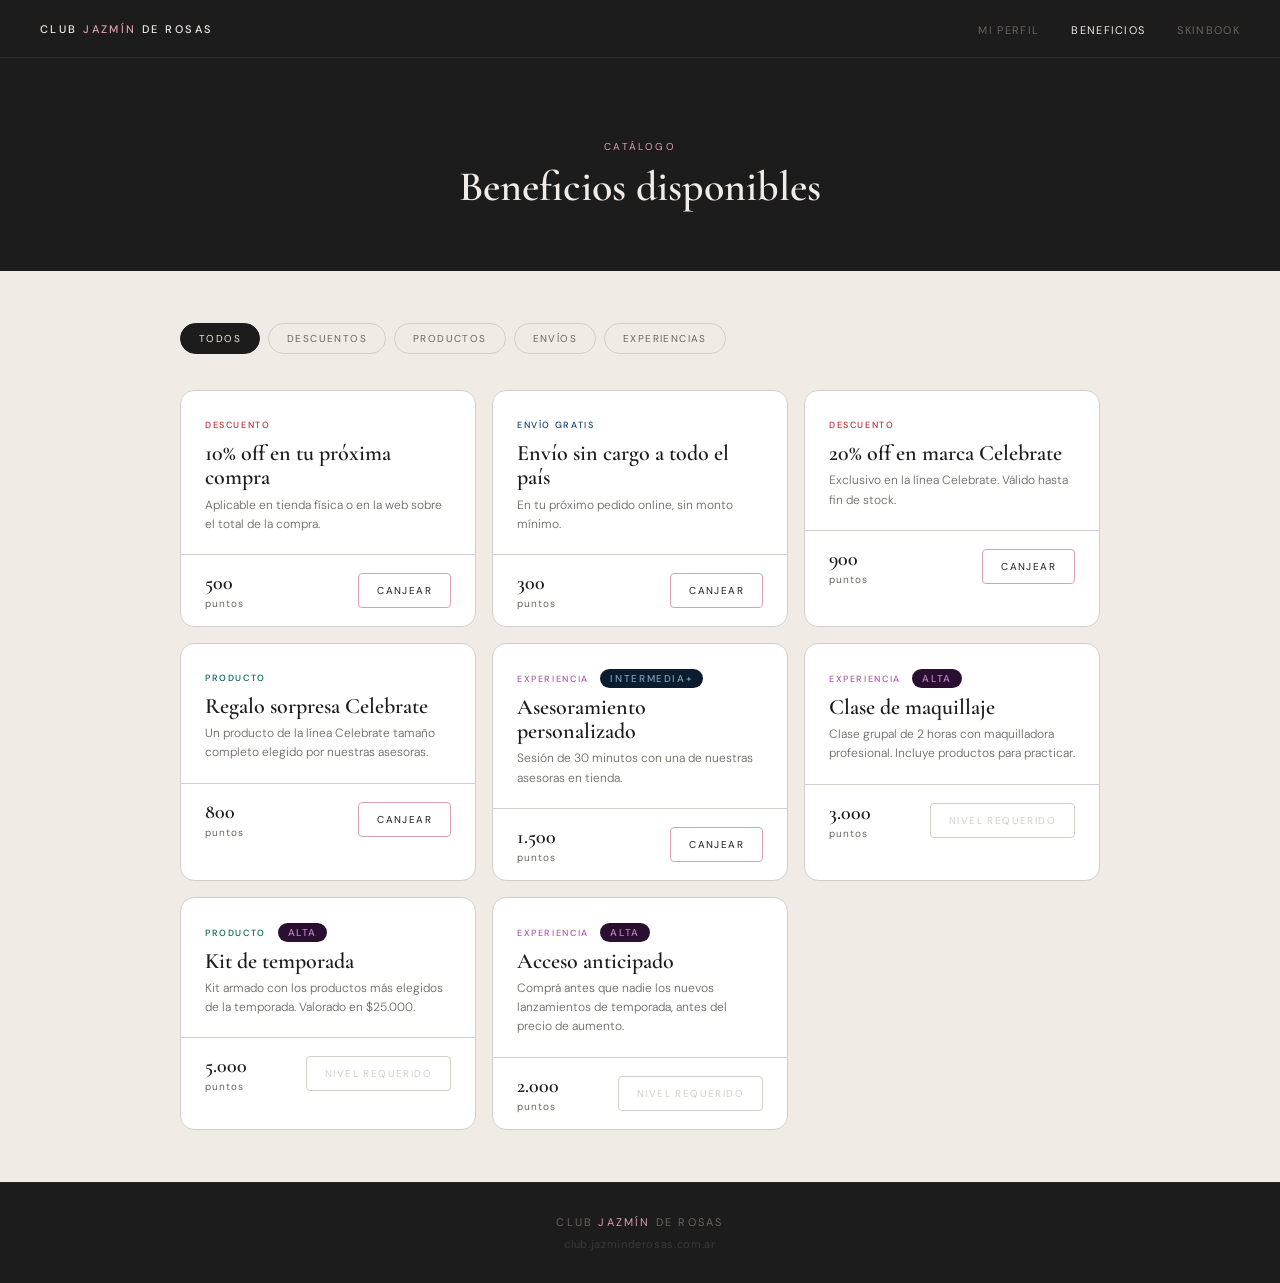
==== club-jazmin/pages/beneficios.html @ b937d1f2 "Add files via upload" ====
<!DOCTYPE html>
<html lang="es">
<head>
  <meta charset="UTF-8"/>
  <meta name="viewport" content="width=device-width, initial-scale=1.0"/>
  <title>Beneficios — Club Jazmín</title>
  <link rel="stylesheet" href="../css/style.css"/>
  <style>
    .beneficios-header {
      background: var(--grafito);
      padding: 140px 40px 60px;
      text-align: center;
    }
    .beneficios-header .section-label { color: var(--rosa); }
    .beneficios-header .section-title { color: var(--tiza); margin-bottom: 0; }

    .beneficios-content { padding: 52px 40px; max-width: 1000px; margin: 0 auto; }

    .filtros {
      display: flex;
      gap: 8px;
      margin-bottom: 36px;
      flex-wrap: wrap;
    }
    .filtro-btn {
      font-family: var(--font-body);
      font-size: 10px;
      letter-spacing: 0.14em;
      text-transform: uppercase;
      padding: 8px 18px;
      border-radius: 20px;
      border: 1px solid var(--borde);
      background: transparent;
      color: var(--vison);
      cursor: pointer;
      transition: var(--transition);
    }
    .filtro-btn.active,
    .filtro-btn:hover {
      background: var(--grafito);
      border-color: var(--grafito);
      color: var(--tiza);
    }

    .beneficios-grid {
      display: grid;
      grid-template-columns: repeat(auto-fill, minmax(240px, 1fr));
      gap: 16px;
    }

    .ben-card {
      background: var(--blanco);
      border: 0.5px solid var(--borde);
      border-radius: 14px;
      overflow: hidden;
      transition: var(--transition);
    }
    .ben-card:hover { transform: translateY(-4px); box-shadow: 0 12px 40px rgba(28,28,28,0.08); }

    .ben-card-top {
      padding: 28px 24px 20px;
      border-bottom: 0.5px solid var(--borde);
    }
    .ben-tipo {
      font-size: 9px;
      letter-spacing: 0.18em;
      text-transform: uppercase;
      margin-bottom: 10px;
      font-weight: 500;
    }
    .ben-tipo.descuento { color: var(--rojo); }
    .ben-tipo.producto { color: var(--esmeralda); }
    .ben-tipo.envio { color: var(--azul); }
    .ben-tipo.experiencia { color: var(--malva); }

    .ben-nombre {
      font-family: var(--font-display);
      font-size: 22px;
      font-weight: 600;
      margin-bottom: 6px;
      line-height: 1.1;
    }
    .ben-desc {
      font-size: 12px;
      font-weight: 300;
      color: var(--vison);
      line-height: 1.6;
    }

    .ben-card-bottom {
      padding: 16px 24px;
      display: flex;
      align-items: center;
      justify-content: space-between;
    }
    .ben-pts {
      font-family: var(--font-display);
      font-size: 20px;
      font-weight: 600;
    }
    .ben-pts span {
      font-family: var(--font-body);
      font-size: 10px;
      letter-spacing: 0.1em;
      color: var(--vison);
      font-weight: 400;
      display: block;
      margin-top: 2px;
    }
    .ben-cta {
      font-family: var(--font-body);
      font-size: 10px;
      letter-spacing: 0.14em;
      text-transform: uppercase;
      padding: 10px 18px;
      border-radius: 4px;
      border: 1px solid;
      cursor: pointer;
      transition: var(--transition);
      background: transparent;
    }
    .ben-cta.disponible {
      border-color: var(--rosa);
      color: var(--grafito);
    }
    .ben-cta.disponible:hover { background: var(--rosa); }
    .ben-cta.bloqueado {
      border-color: var(--borde);
      color: var(--borde);
      cursor: not-allowed;
    }

    .nivel-req {
      font-size: 10px;
      padding: 3px 10px;
      border-radius: 20px;
      margin-left: 8px;
    }
    .nivel-req.alta { background: #2a1030; color: #c07fc6; }
    .nivel-req.inter { background: #0a1c2e; color: #789fbb; }

    @media (max-width: 768px) {
      .beneficios-header { padding: 120px 20px 48px; }
      .beneficios-content { padding: 36px 20px; }
    }
  </style>
</head>
<body>

  <nav class="nav">
    <a href="../index.html" class="nav-logo">CLUB <em>JAZMÍN</em> DE ROSAS</a>
    <ul class="nav-links">
      <li><a href="perfil.html">Mi perfil</a></li>
      <li><a href="beneficios.html" style="color:var(--tiza)">Beneficios</a></li>
      <li><a href="skinbook.html">Skinbook</a></li>
    </ul>
    <button class="nav-hamburger" id="hamburger" aria-label="Menú">
      <span></span><span></span><span></span>
    </button>
  </nav>

  <div class="nav-mobile" id="mobileMenu">
    <button class="nav-mobile-close" id="mobileClose">✕</button>
    <a href="../index.html">Inicio</a>
    <a href="perfil.html">Mi perfil</a>
    <a href="beneficios.html">Beneficios</a>
    <a href="skinbook.html">Skinbook</a>
  </div>

  <div class="beneficios-header">
    <p class="section-label">Catálogo</p>
    <h1 class="section-title">Beneficios disponibles</h1>
  </div>

  <div class="beneficios-content">
    <div class="filtros">
      <button class="filtro-btn active">Todos</button>
      <button class="filtro-btn">Descuentos</button>
      <button class="filtro-btn">Productos</button>
      <button class="filtro-btn">Envíos</button>
      <button class="filtro-btn">Experiencias</button>
    </div>

    <div class="beneficios-grid">
      <div class="ben-card">
        <div class="ben-card-top">
          <p class="ben-tipo descuento">Descuento</p>
          <h3 class="ben-nombre">10% off en tu próxima compra</h3>
          <p class="ben-desc">Aplicable en tienda física o en la web sobre el total de la compra.</p>
        </div>
        <div class="ben-card-bottom">
          <div class="ben-pts">500 <span>puntos</span></div>
          <button class="ben-cta disponible">Canjear</button>
        </div>
      </div>

      <div class="ben-card">
        <div class="ben-card-top">
          <p class="ben-tipo envio">Envío gratis</p>
          <h3 class="ben-nombre">Envío sin cargo a todo el país</h3>
          <p class="ben-desc">En tu próximo pedido online, sin monto mínimo.</p>
        </div>
        <div class="ben-card-bottom">
          <div class="ben-pts">300 <span>puntos</span></div>
          <button class="ben-cta disponible">Canjear</button>
        </div>
      </div>

      <div class="ben-card">
        <div class="ben-card-top">
          <p class="ben-tipo descuento">Descuento</p>
          <h3 class="ben-nombre">20% off en marca Celebrate</h3>
          <p class="ben-desc">Exclusivo en la línea Celebrate. Válido hasta fin de stock.</p>
        </div>
        <div class="ben-card-bottom">
          <div class="ben-pts">900 <span>puntos</span></div>
          <button class="ben-cta disponible">Canjear</button>
        </div>
      </div>

      <div class="ben-card">
        <div class="ben-card-top">
          <p class="ben-tipo producto">Producto</p>
          <h3 class="ben-nombre">Regalo sorpresa Celebrate</h3>
          <p class="ben-desc">Un producto de la línea Celebrate tamaño completo elegido por nuestras asesoras.</p>
        </div>
        <div class="ben-card-bottom">
          <div class="ben-pts">800 <span>puntos</span></div>
          <button class="ben-cta disponible">Canjear</button>
        </div>
      </div>

      <div class="ben-card">
        <div class="ben-card-top">
          <p class="ben-tipo experiencia">Experiencia <span class="nivel-req inter">Intermedia+</span></p>
          <h3 class="ben-nombre">Asesoramiento personalizado</h3>
          <p class="ben-desc">Sesión de 30 minutos con una de nuestras asesoras en tienda.</p>
        </div>
        <div class="ben-card-bottom">
          <div class="ben-pts">1.500 <span>puntos</span></div>
          <button class="ben-cta disponible">Canjear</button>
        </div>
      </div>

      <div class="ben-card">
        <div class="ben-card-top">
          <p class="ben-tipo experiencia">Experiencia <span class="nivel-req alta">Alta</span></p>
          <h3 class="ben-nombre">Clase de maquillaje</h3>
          <p class="ben-desc">Clase grupal de 2 horas con maquilladora profesional. Incluye productos para practicar.</p>
        </div>
        <div class="ben-card-bottom">
          <div class="ben-pts">3.000 <span>puntos</span></div>
          <button class="ben-cta bloqueado">Nivel requerido</button>
        </div>
      </div>

      <div class="ben-card">
        <div class="ben-card-top">
          <p class="ben-tipo producto">Producto <span class="nivel-req alta">Alta</span></p>
          <h3 class="ben-nombre">Kit de temporada</h3>
          <p class="ben-desc">Kit armado con los productos más elegidos de la temporada. Valorado en $25.000.</p>
        </div>
        <div class="ben-card-bottom">
          <div class="ben-pts">5.000 <span>puntos</span></div>
          <button class="ben-cta bloqueado">Nivel requerido</button>
        </div>
      </div>

      <div class="ben-card">
        <div class="ben-card-top">
          <p class="ben-tipo experiencia">Experiencia <span class="nivel-req alta">Alta</span></p>
          <h3 class="ben-nombre">Acceso anticipado</h3>
          <p class="ben-desc">Comprá antes que nadie los nuevos lanzamientos de temporada, antes del precio de aumento.</p>
        </div>
        <div class="ben-card-bottom">
          <div class="ben-pts">2.000 <span>puntos</span></div>
          <button class="ben-cta bloqueado">Nivel requerido</button>
        </div>
      </div>
    </div>
  </div>

  <footer>
    <p class="footer-logo">CLUB <em>JAZMÍN</em> DE ROSAS</p>
    <p class="footer-sub">club.jazminderosas.com.ar</p>
  </footer>

  <script src="../js/main.js"></script>
  <script>
    document.querySelectorAll('.filtro-btn').forEach(btn => {
      btn.addEventListener('click', () => {
        document.querySelectorAll('.filtro-btn').forEach(b => b.classList.remove('active'));
        btn.classList.add('active');
      });
    });
  </script>
</body>
</html>
---- club-jazmin/css/style.css ----
@import url('https://fonts.googleapis.com/css2?family=Cormorant+Garamond:ital,wght@0,300;0,400;0,600;0,700;1,300;1,400&family=DM+Sans:wght@300;400;500&display=swap');

:root {
  --grafito: #1c1c1c;
  --vison: #6a645f;
  --tiza: #f1ebe6;
  --rosa: #df9fb1;
  --malva: #a95aaf;
  --azul: #124169;
  --celeste: #789fbb;
  --amarillo: #e8c021;
  --esmeralda: #026359;
  --rojo: #c52c2e;
  --blanco: #ffffff;
  --borde: #d4cec9;
  --font-display: 'Cormorant Garamond', Georgia, serif;
  --font-body: 'DM Sans', system-ui, sans-serif;
  --transition: 0.3s cubic-bezier(0.4, 0, 0.2, 1);
}

*, *::before, *::after { box-sizing: border-box; margin: 0; padding: 0; }

html { scroll-behavior: smooth; font-size: 16px; }

body {
  font-family: var(--font-body);
  background: var(--tiza);
  color: var(--grafito);
  -webkit-font-smoothing: antialiased;
  overflow-x: hidden;
}

/* ── NAVEGACIÓN ── */
.nav {
  position: fixed;
  top: 0; left: 0; right: 0;
  z-index: 100;
  background: var(--grafito);
  padding: 18px 40px;
  display: flex;
  align-items: center;
  justify-content: space-between;
  border-bottom: 1px solid rgba(241,235,230,0.08);
}

.nav-logo {
  font-family: var(--font-body);
  font-size: 11px;
  font-weight: 500;
  letter-spacing: 0.22em;
  color: var(--tiza);
  text-decoration: none;
  text-transform: uppercase;
}
.nav-logo em { color: var(--rosa); font-style: normal; }

.nav-links {
  display: flex;
  gap: 32px;
  list-style: none;
}
.nav-links a {
  font-family: var(--font-body);
  font-size: 11px;
  letter-spacing: 0.12em;
  color: var(--vison);
  text-decoration: none;
  text-transform: uppercase;
  transition: color var(--transition);
}
.nav-links a:hover { color: var(--tiza); }

.nav-hamburger {
  display: none;
  flex-direction: column;
  gap: 5px;
  cursor: pointer;
  background: none;
  border: none;
  padding: 4px;
}
.nav-hamburger span {
  display: block;
  width: 22px;
  height: 1px;
  background: var(--tiza);
  transition: var(--transition);
}

/* ── HERO ── */
.hero {
  min-height: 100vh;
  background: var(--grafito);
  display: flex;
  flex-direction: column;
  align-items: center;
  justify-content: center;
  text-align: center;
  padding: 120px 40px 80px;
  position: relative;
  overflow: hidden;
}

.hero-sparkle {
  position: absolute;
  top: 100px;
  right: 80px;
  width: 28px;
  height: 28px;
  opacity: 0.7;
  animation: sparkle-pulse 3s ease-in-out infinite;
}
.hero-sparkle-2 {
  position: absolute;
  bottom: 140px;
  left: 60px;
  width: 18px;
  height: 18px;
  opacity: 0.4;
  animation: sparkle-pulse 3s ease-in-out infinite 1.5s;
}

@keyframes sparkle-pulse {
  0%, 100% { opacity: 0.4; transform: scale(1) rotate(0deg); }
  50% { opacity: 1; transform: scale(1.2) rotate(15deg); }
}

.hero-diamond {
  width: 100px;
  height: 90px;
  margin-bottom: 32px;
  animation: diamond-float 4s ease-in-out infinite;
}
@keyframes diamond-float {
  0%, 100% { transform: translateY(0); }
  50% { transform: translateY(-8px); }
}

.hero-eyebrow {
  font-family: var(--font-body);
  font-size: 10px;
  letter-spacing: 0.28em;
  color: var(--rosa);
  text-transform: uppercase;
  margin-bottom: 16px;
  opacity: 0;
  animation: fade-up 0.8s ease forwards 0.3s;
}

.hero-title {
  font-family: var(--font-display);
  font-size: clamp(56px, 10vw, 96px);
  font-weight: 700;
  color: var(--tiza);
  line-height: 0.95;
  letter-spacing: 0.04em;
  margin-bottom: 24px;
  opacity: 0;
  animation: fade-up 0.8s ease forwards 0.5s;
}
.hero-title em {
  font-style: normal;
  color: var(--rosa);
  display: block;
}

.hero-sub {
  font-family: var(--font-body);
  font-size: 14px;
  font-weight: 300;
  color: var(--vison);
  line-height: 1.7;
  max-width: 420px;
  margin-bottom: 40px;
  opacity: 0;
  animation: fade-up 0.8s ease forwards 0.7s;
}

.hero-ctas {
  display: flex;
  gap: 12px;
  flex-wrap: wrap;
  justify-content: center;
  opacity: 0;
  animation: fade-up 0.8s ease forwards 0.9s;
}

@keyframes fade-up {
  from { opacity: 0; transform: translateY(20px); }
  to { opacity: 1; transform: translateY(0); }
}

/* ── BOTONES ── */
.btn {
  font-family: var(--font-body);
  font-size: 10px;
  font-weight: 500;
  letter-spacing: 0.18em;
  text-transform: uppercase;
  padding: 14px 32px;
  border-radius: 2px;
  cursor: pointer;
  text-decoration: none;
  transition: var(--transition);
  display: inline-block;
}
.btn-primary {
  background: var(--rosa);
  color: var(--grafito);
  border: 1px solid var(--rosa);
}
.btn-primary:hover {
  background: #e8b5c8;
  border-color: #e8b5c8;
  transform: translateY(-1px);
}
.btn-ghost {
  background: transparent;
  color: var(--vison);
  border: 1px solid var(--vison);
}
.btn-ghost:hover {
  border-color: var(--tiza);
  color: var(--tiza);
  transform: translateY(-1px);
}
.btn-dark {
  background: var(--grafito);
  color: var(--tiza);
  border: 1px solid var(--grafito);
  width: 100%;
  text-align: center;
  padding: 16px;
  font-size: 11px;
}
.btn-dark:hover {
  background: #2e2e2e;
}

/* ── SECCIONES ── */
section { padding: 88px 40px; }

.section-label {
  font-family: var(--font-body);
  font-size: 10px;
  letter-spacing: 0.24em;
  text-transform: uppercase;
  color: var(--vison);
  text-align: center;
  margin-bottom: 10px;
}

.section-title {
  font-family: var(--font-display);
  font-size: clamp(28px, 4vw, 42px);
  font-weight: 600;
  text-align: center;
  margin-bottom: 52px;
  line-height: 1.15;
  color: var(--grafito);
}

/* ── BENEFICIOS ── */
.benefits-grid {
  display: grid;
  grid-template-columns: repeat(3, 1fr);
  gap: 16px;
  max-width: 860px;
  margin: 0 auto;
}

.benefit-card {
  background: var(--blanco);
  border: 0.5px solid var(--borde);
  border-radius: 12px;
  padding: 32px 24px;
  text-align: center;
  transition: var(--transition);
}
.benefit-card:hover {
  transform: translateY(-4px);
  box-shadow: 0 12px 40px rgba(28,28,28,0.08);
}

.benefit-icon {
  width: 48px;
  height: 48px;
  border-radius: 50%;
  margin: 0 auto 16px;
  display: flex;
  align-items: center;
  justify-content: center;
}

.benefit-title {
  font-family: var(--font-display);
  font-size: 18px;
  font-weight: 600;
  color: var(--grafito);
  margin-bottom: 8px;
}
.benefit-desc {
  font-size: 13px;
  font-weight: 300;
  color: var(--vison);
  line-height: 1.6;
}

/* ── NIVELES ── */
.niveles {
  background: var(--grafito);
  padding: 88px 40px;
}
.niveles .section-label { color: var(--rosa); }
.niveles .section-title { color: var(--tiza); }

.niveles-grid {
  display: grid;
  grid-template-columns: repeat(3, 1fr);
  gap: 12px;
  max-width: 860px;
  margin: 0 auto;
}

.nivel-card {
  border-radius: 12px;
  padding: 32px 20px;
  text-align: center;
  border: 0.5px solid;
  transition: var(--transition);
}
.nivel-card:hover { transform: translateY(-4px); }

.nivel-badge {
  font-family: var(--font-body);
  font-size: 9px;
  letter-spacing: 0.2em;
  text-transform: uppercase;
  font-weight: 500;
  margin-bottom: 16px;
  display: block;
}
.nivel-pts {
  font-family: var(--font-display);
  font-size: 32px;
  font-weight: 300;
  margin-bottom: 6px;
  display: block;
  line-height: 1;
}
.nivel-label {
  font-family: var(--font-body);
  font-size: 10px;
  letter-spacing: 0.1em;
  text-transform: uppercase;
  opacity: 0.6;
  margin-bottom: 20px;
  display: block;
}
.nivel-perks {
  list-style: none;
  font-size: 12px;
  font-weight: 300;
  line-height: 2;
}

.n-inicial { background: #232323; border-color: #3a3a3a; }
.n-inicial .nivel-badge { color: var(--vison); }
.n-inicial .nivel-pts { color: var(--tiza); }
.n-inicial .nivel-label { color: var(--vison); }
.n-inicial .nivel-perks { color: #6a645f; }

.n-inter { background: #0a1c2e; border-color: #1a3a5c; }
.n-inter .nivel-badge { color: var(--celeste); }
.n-inter .nivel-pts { color: var(--tiza); }
.n-inter .nivel-label { color: var(--celeste); }
.n-inter .nivel-perks { color: #5a80a0; }

.n-alta { background: #1e0d24; border-color: #4a1f54; }
.n-alta .nivel-badge { color: #c07fc6; }
.n-alta .nivel-pts { color: var(--tiza); }
.n-alta .nivel-label { color: #c07fc6; }
.n-alta .nivel-perks { color: #8a4f90; }

/* ── REGISTRO ── */
.registro { background: var(--tiza); }

.form-wrap {
  max-width: 480px;
  margin: 0 auto;
  background: var(--blanco);
  border: 0.5px solid var(--borde);
  border-radius: 16px;
  padding: 40px;
}

.form-grid {
  display: grid;
  grid-template-columns: 1fr 1fr;
  gap: 16px;
}

.form-group { margin-bottom: 20px; }
.form-group.full { grid-column: 1 / -1; }

.form-label {
  display: block;
  font-size: 10px;
  font-weight: 500;
  letter-spacing: 0.14em;
  text-transform: uppercase;
  color: var(--vison);
  margin-bottom: 8px;
}

.form-input,
.form-select {
  width: 100%;
  border: 1px solid var(--borde);
  border-radius: 4px;
  padding: 12px 14px;
  font-family: var(--font-body);
  font-size: 14px;
  font-weight: 300;
  background: var(--tiza);
  color: var(--grafito);
  transition: border-color var(--transition);
  appearance: none;
}
.form-input:focus,
.form-select:focus {
  outline: none;
  border-color: var(--rosa);
}
.form-input::placeholder { color: #b0aaa6; }

.form-select-wrap { position: relative; }
.form-select-wrap::after {
  content: '';
  position: absolute;
  right: 14px;
  top: 50%;
  transform: translateY(-50%);
  width: 0;
  height: 0;
  border-left: 4px solid transparent;
  border-right: 4px solid transparent;
  border-top: 5px solid var(--vison);
  pointer-events: none;
}

.form-pts-badge {
  background: linear-gradient(135deg, #f7e8ef, #eedff0);
  border: 1px solid #e8c8d8;
  border-radius: 8px;
  padding: 12px 16px;
  text-align: center;
  margin-top: 14px;
  font-size: 12px;
  font-weight: 400;
  color: var(--grafito);
  letter-spacing: 0.04em;
}
.form-pts-badge strong { color: var(--malva); }

/* ── PERFIL ── */
.perfil-hero {
  background: var(--grafito);
  padding: 140px 40px 60px;
  text-align: center;
}
.perfil-avatar {
  width: 72px;
  height: 72px;
  border-radius: 50%;
  background: var(--rosa);
  display: flex;
  align-items: center;
  justify-content: center;
  margin: 0 auto 20px;
  font-family: var(--font-display);
  font-size: 28px;
  font-weight: 600;
  color: var(--grafito);
}
.perfil-nombre {
  font-family: var(--font-display);
  font-size: 36px;
  font-weight: 600;
  color: var(--tiza);
  margin-bottom: 10px;
}
.perfil-nivel-badge {
  display: inline-block;
  font-family: var(--font-body);
  font-size: 10px;
  letter-spacing: 0.18em;
  text-transform: uppercase;
  padding: 5px 16px;
  border-radius: 20px;
  border: 1px solid;
}

.perfil-pts-card {
  max-width: 520px;
  margin: -30px auto 0;
  background: var(--blanco);
  border: 0.5px solid var(--borde);
  border-radius: 16px;
  padding: 32px;
  text-align: center;
  position: relative;
  z-index: 2;
}
.perfil-pts-numero {
  font-family: var(--font-display);
  font-size: 72px;
  font-weight: 300;
  color: var(--grafito);
  line-height: 1;
  margin-bottom: 4px;
}
.perfil-pts-label {
  font-size: 11px;
  letter-spacing: 0.16em;
  text-transform: uppercase;
  color: var(--vison);
  margin-bottom: 24px;
}
.progress-bar {
  width: 100%;
  height: 4px;
  background: var(--borde);
  border-radius: 2px;
  margin-bottom: 8px;
  overflow: hidden;
}
.progress-fill {
  height: 100%;
  background: var(--rosa);
  border-radius: 2px;
  transition: width 1s ease;
}
.progress-labels {
  display: flex;
  justify-content: space-between;
  font-size: 10px;
  color: var(--vison);
  letter-spacing: 0.08em;
}

/* ── HISTORIAL ── */
.historial-table {
  width: 100%;
  border-collapse: collapse;
  font-size: 13px;
}
.historial-table th {
  font-family: var(--font-body);
  font-size: 10px;
  letter-spacing: 0.14em;
  text-transform: uppercase;
  color: var(--vison);
  font-weight: 500;
  padding: 12px 16px;
  text-align: left;
  border-bottom: 1px solid var(--borde);
}
.historial-table td {
  padding: 14px 16px;
  border-bottom: 0.5px solid var(--borde);
  color: var(--grafito);
  font-weight: 300;
}
.pts-pos { color: var(--esmeralda); font-weight: 500; }
.pts-neg { color: var(--rojo); font-weight: 500; }
.canal-badge {
  display: inline-block;
  font-size: 10px;
  padding: 3px 10px;
  border-radius: 20px;
  letter-spacing: 0.06em;
}
.canal-fisica { background: #e8f0f7; color: var(--azul); }
.canal-online { background: #f7e8f0; color: var(--malva); }

/* ── SKINBOOK ── */
.skinbook-grid {
  display: grid;
  grid-template-columns: repeat(auto-fill, minmax(260px, 1fr));
  gap: 16px;
}
.skinbook-card {
  background: var(--blanco);
  border: 0.5px solid var(--borde);
  border-radius: 12px;
  padding: 24px;
  transition: var(--transition);
}
.skinbook-card:hover {
  transform: translateY(-3px);
  box-shadow: 0 8px 32px rgba(28,28,28,0.06);
}
.skinbook-producto {
  font-family: var(--font-display);
  font-size: 17px;
  font-weight: 600;
  margin-bottom: 6px;
}
.skinbook-marca {
  font-size: 11px;
  letter-spacing: 0.1em;
  text-transform: uppercase;
  color: var(--vison);
  margin-bottom: 14px;
}
.skinbook-stars { color: var(--amarillo); font-size: 14px; margin-bottom: 12px; }
.skinbook-texto {
  font-size: 13px;
  font-weight: 300;
  color: var(--vison);
  line-height: 1.6;
}
.skinbook-pts {
  display: inline-block;
  margin-top: 14px;
  background: #f7e8ef;
  color: var(--malva);
  font-size: 10px;
  letter-spacing: 0.1em;
  padding: 4px 12px;
  border-radius: 20px;
}

/* ── FOOTER ── */
footer {
  background: var(--grafito);
  padding: 32px 40px;
  text-align: center;
  border-top: 1px solid rgba(241,235,230,0.06);
}
.footer-logo {
  font-family: var(--font-body);
  font-size: 11px;
  letter-spacing: 0.2em;
  color: var(--vison);
  text-transform: uppercase;
}
.footer-logo em { color: var(--rosa); font-style: normal; }
.footer-sub {
  font-size: 11px;
  color: #3a3a3a;
  margin-top: 8px;
  letter-spacing: 0.06em;
}

/* ── DIVIDER ── */
.divider { height: 1px; background: var(--borde); margin: 0 40px; }

/* ── CONTENEDOR ── */
.container { max-width: 1100px; margin: 0 auto; }

/* ── MOBILE MENU ── */
.nav-mobile {
  display: none;
  position: fixed;
  top: 0; left: 0; right: 0; bottom: 0;
  background: var(--grafito);
  z-index: 99;
  flex-direction: column;
  align-items: center;
  justify-content: center;
  gap: 32px;
}
.nav-mobile.open { display: flex; }
.nav-mobile a {
  font-family: var(--font-display);
  font-size: 32px;
  font-weight: 300;
  color: var(--tiza);
  text-decoration: none;
  letter-spacing: 0.06em;
}
.nav-mobile a:hover { color: var(--rosa); }
.nav-mobile-close {
  position: absolute;
  top: 20px; right: 28px;
  background: none;
  border: none;
  color: var(--vison);
  font-size: 24px;
  cursor: pointer;
}

/* ── RESPONSIVE ── */
@media (max-width: 768px) {
  .nav { padding: 16px 20px; }
  .nav-links { display: none; }
  .nav-hamburger { display: flex; }

  section { padding: 64px 20px; }
  .niveles { padding: 64px 20px; }

  .benefits-grid { grid-template-columns: 1fr; gap: 12px; }
  .niveles-grid { grid-template-columns: 1fr; gap: 10px; }

  .form-wrap { padding: 28px 20px; }
  .form-grid { grid-template-columns: 1fr; }

  .hero { padding: 100px 20px 60px; }
  .hero-sparkle { right: 20px; top: 80px; }
  .hero-sparkle-2 { display: none; }

  .perfil-hero { padding: 120px 20px 60px; }
  .historial-table { font-size: 12px; }
  .historial-table th,
  .historial-table td { padding: 10px 8px; }

  .divider { margin: 0 20px; }
}
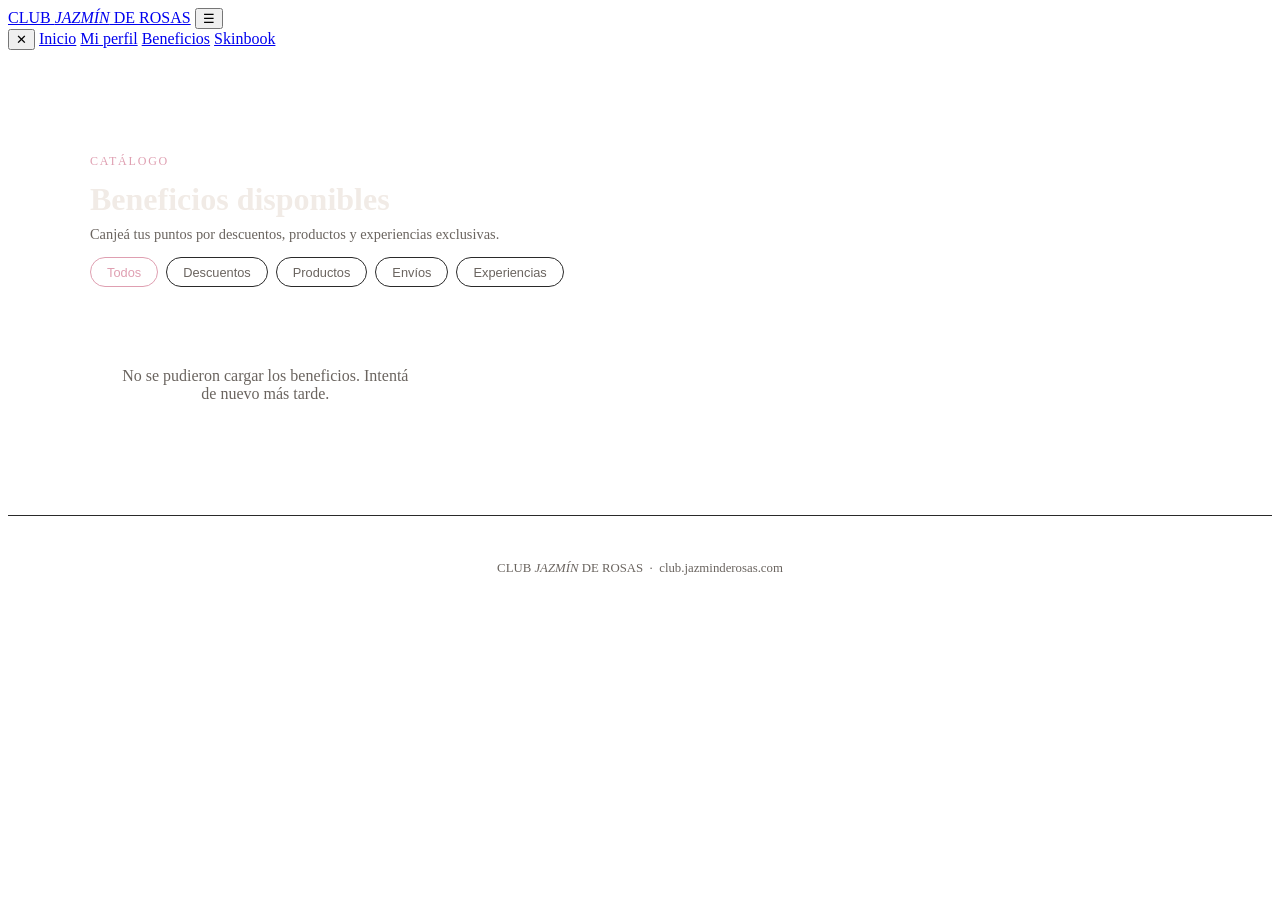
==== commit b75f31d3: "Update beneficios.html" ====
--- a/club-jazmin/pages/beneficios.html
+++ b/club-jazmin/pages/beneficios.html
@@ -1,298 +1,137 @@
 <!DOCTYPE html>
 <html lang="es">
 <head>
-  <meta charset="UTF-8"/>
-  <meta name="viewport" content="width=device-width, initial-scale=1.0"/>
+  <meta charset="UTF-8" />
+  <meta name="viewport" content="width=device-width, initial-scale=1.0" />
   <title>Beneficios — Club Jazmín</title>
-  <link rel="stylesheet" href="../css/style.css"/>
+  <link rel="stylesheet" href="../css/styles.css" />
   <style>
-    .beneficios-header {
-      background: var(--grafito);
-      padding: 140px 40px 60px;
-      text-align: center;
-    }
-    .beneficios-header .section-label { color: var(--rosa); }
-    .beneficios-header .section-title { color: var(--tiza); margin-bottom: 0; }
-
-    .beneficios-content { padding: 52px 40px; max-width: 1000px; margin: 0 auto; }
-
-    .filtros {
-      display: flex;
-      gap: 8px;
-      margin-bottom: 36px;
-      flex-wrap: wrap;
-    }
-    .filtro-btn {
-      font-family: var(--font-body);
-      font-size: 10px;
-      letter-spacing: 0.14em;
-      text-transform: uppercase;
-      padding: 8px 18px;
-      border-radius: 20px;
-      border: 1px solid var(--borde);
-      background: transparent;
-      color: var(--vison);
-      cursor: pointer;
-      transition: var(--transition);
-    }
-    .filtro-btn.active,
-    .filtro-btn:hover {
-      background: var(--grafito);
-      border-color: var(--grafito);
-      color: var(--tiza);
-    }
-
-    .beneficios-grid {
-      display: grid;
-      grid-template-columns: repeat(auto-fill, minmax(240px, 1fr));
-      gap: 16px;
-    }
-
-    .ben-card {
-      background: var(--blanco);
-      border: 0.5px solid var(--borde);
-      border-radius: 14px;
-      overflow: hidden;
-      transition: var(--transition);
-    }
-    .ben-card:hover { transform: translateY(-4px); box-shadow: 0 12px 40px rgba(28,28,28,0.08); }
-
-    .ben-card-top {
-      padding: 28px 24px 20px;
-      border-bottom: 0.5px solid var(--borde);
-    }
-    .ben-tipo {
-      font-size: 9px;
-      letter-spacing: 0.18em;
-      text-transform: uppercase;
-      margin-bottom: 10px;
-      font-weight: 500;
-    }
-    .ben-tipo.descuento { color: var(--rojo); }
-    .ben-tipo.producto { color: var(--esmeralda); }
-    .ben-tipo.envio { color: var(--azul); }
-    .ben-tipo.experiencia { color: var(--malva); }
-
-    .ben-nombre {
-      font-family: var(--font-display);
-      font-size: 22px;
-      font-weight: 600;
-      margin-bottom: 6px;
-      line-height: 1.1;
-    }
-    .ben-desc {
-      font-size: 12px;
-      font-weight: 300;
-      color: var(--vison);
-      line-height: 1.6;
-    }
-
-    .ben-card-bottom {
-      padding: 16px 24px;
-      display: flex;
-      align-items: center;
-      justify-content: space-between;
-    }
-    .ben-pts {
-      font-family: var(--font-display);
-      font-size: 20px;
-      font-weight: 600;
-    }
-    .ben-pts span {
-      font-family: var(--font-body);
-      font-size: 10px;
-      letter-spacing: 0.1em;
-      color: var(--vison);
-      font-weight: 400;
-      display: block;
-      margin-top: 2px;
-    }
-    .ben-cta {
-      font-family: var(--font-body);
-      font-size: 10px;
-      letter-spacing: 0.14em;
-      text-transform: uppercase;
-      padding: 10px 18px;
-      border-radius: 4px;
-      border: 1px solid;
-      cursor: pointer;
-      transition: var(--transition);
-      background: transparent;
-    }
-    .ben-cta.disponible {
-      border-color: var(--rosa);
-      color: var(--grafito);
-    }
-    .ben-cta.disponible:hover { background: var(--rosa); }
-    .ben-cta.bloqueado {
-      border-color: var(--borde);
-      color: var(--borde);
-      cursor: not-allowed;
-    }
-
-    .nivel-req {
-      font-size: 10px;
-      padding: 3px 10px;
-      border-radius: 20px;
-      margin-left: 8px;
-    }
-    .nivel-req.alta { background: #2a1030; color: #c07fc6; }
-    .nivel-req.inter { background: #0a1c2e; color: #789fbb; }
-
-    @media (max-width: 768px) {
-      .beneficios-header { padding: 120px 20px 48px; }
-      .beneficios-content { padding: 36px 20px; }
-    }
+    .beneficios-grid { display: grid; grid-template-columns: repeat(auto-fill, minmax(280px, 1fr)); gap: 1.5rem; margin-top: 2rem; }
+    .beneficio-card { background: var(--color-surface, #1e1e1e); border: 1px solid var(--color-border, #2a2a2a); border-radius: 12px; padding: 1.5rem; display: flex; flex-direction: column; gap: 0.75rem; }
+    .beneficio-tipo { font-size: 0.7rem; letter-spacing: 0.15em; text-transform: uppercase; color: var(--color-accent, #df9fb1); font-weight: 500; }
+    .beneficio-nombre { font-family: Georgia, serif; font-size: 1.1rem; color: var(--color-text, #f1ebe6); line-height: 1.3; }
+    .beneficio-desc { font-size: 0.85rem; color: var(--color-muted, #6a645f); line-height: 1.5; flex: 1; }
+    .beneficio-footer { display: flex; align-items: center; justify-content: space-between; margin-top: 0.5rem; border-top: 1px solid var(--color-border, #2a2a2a); padding-top: 1rem; }
+    .beneficio-puntos { font-family: Georgia, serif; font-size: 1.4rem; color: var(--color-text, #f1ebe6); }
+    .beneficio-puntos span { font-size: 0.75rem; color: var(--color-muted, #6a645f); display: block; }
+    .beneficio-btn { background: var(--color-accent, #df9fb1); color: #1c1c1c; border: none; border-radius: 6px; padding: 0.5rem 1rem; font-size: 0.75rem; font-weight: 600; letter-spacing: 0.1em; text-transform: uppercase; cursor: pointer; }
+    .filtros { display: flex; gap: 0.5rem; flex-wrap: wrap; margin-bottom: 1rem; }
+    .filtro-btn { background: transparent; border: 1px solid var(--color-border, #2a2a2a); color: var(--color-muted, #6a645f); border-radius: 20px; padding: 0.4rem 1rem; font-size: 0.8rem; cursor: pointer; transition: all 0.2s; }
+    .filtro-btn.active, .filtro-btn:hover { border-color: var(--color-accent, #df9fb1); color: var(--color-accent, #df9fb1); }
+    .loading { text-align: center; color: var(--color-muted, #6a645f); padding: 3rem; }
+    .header-section { margin-bottom: 0.5rem; }
+    .header-section p { color: var(--color-muted, #6a645f); font-size: 0.9rem; margin-top: 0.5rem; }
   </style>
 </head>
 <body>
+  <header class="site-header">
+    <a href="../index.html" class="logo">CLUB <em>JAZMÍN</em> DE ROSAS</a>
+    <button class="menu-toggle" id="menuToggle" aria-label="Menú">&#9776;</button>
+    <nav class="site-nav" id="siteNav">
+      <button class="menu-close" id="menuClose">&#10005;</button>
+      <a href="../index.html">Inicio</a>
+      <a href="perfil.html">Mi perfil</a>
+      <a href="beneficios.html">Beneficios</a>
+      <a href="skinbook.html">Skinbook</a>
+    </nav>
+  </header>
 
-  <nav class="nav">
-    <a href="../index.html" class="nav-logo">CLUB <em>JAZMÍN</em> DE ROSAS</a>
-    <ul class="nav-links">
-      <li><a href="perfil.html">Mi perfil</a></li>
-      <li><a href="beneficios.html" style="color:var(--tiza)">Beneficios</a></li>
-      <li><a href="skinbook.html">Skinbook</a></li>
-    </ul>
-    <button class="nav-hamburger" id="hamburger" aria-label="Menú">
-      <span></span><span></span><span></span>
-    </button>
-  </nav>
-
-  <div class="nav-mobile" id="mobileMenu">
-    <button class="nav-mobile-close" id="mobileClose">✕</button>
-    <a href="../index.html">Inicio</a>
-    <a href="perfil.html">Mi perfil</a>
-    <a href="beneficios.html">Beneficios</a>
-    <a href="skinbook.html">Skinbook</a>
-  </div>
-
-  <div class="beneficios-header">
-    <p class="section-label">Catálogo</p>
-    <h1 class="section-title">Beneficios disponibles</h1>
-  </div>
-
-  <div class="beneficios-content">
-    <div class="filtros">
-      <button class="filtro-btn active">Todos</button>
-      <button class="filtro-btn">Descuentos</button>
-      <button class="filtro-btn">Productos</button>
-      <button class="filtro-btn">Envíos</button>
-      <button class="filtro-btn">Experiencias</button>
+  <main class="container" style="padding-top: 6rem; max-width: 1100px; margin: 0 auto; padding-bottom: 4rem;">
+    <div class="header-section">
+      <p style="font-size:0.75rem; letter-spacing:0.15em; text-transform:uppercase; color: var(--color-accent,#df9fb1);">Catálogo</p>
+      <h1 style="font-family:Georgia,serif; font-size:2rem; color: var(--color-text,#f1ebe6); margin:0.25rem 0;">Beneficios disponibles</h1>
+      <p>Canjeá tus puntos por descuentos, productos y experiencias exclusivas.</p>
     </div>
 
-    <div class="beneficios-grid">
-      <div class="ben-card">
-        <div class="ben-card-top">
-          <p class="ben-tipo descuento">Descuento</p>
-          <h3 class="ben-nombre">10% off en tu próxima compra</h3>
-          <p class="ben-desc">Aplicable en tienda física o en la web sobre el total de la compra.</p>
-        </div>
-        <div class="ben-card-bottom">
-          <div class="ben-pts">500 <span>puntos</span></div>
-          <button class="ben-cta disponible">Canjear</button>
-        </div>
-      </div>
+    <div class="filtros" id="filtros">
+      <button class="filtro-btn active" data-tipo="">Todos</button>
+      <button class="filtro-btn" data-tipo="descuento">Descuentos</button>
+      <button class="filtro-btn" data-tipo="producto">Productos</button>
+      <button class="filtro-btn" data-tipo="envio">Envíos</button>
+      <button class="filtro-btn" data-tipo="experiencia">Experiencias</button>
+    </div>
 
-      <div class="ben-card">
-        <div class="ben-card-top">
-          <p class="ben-tipo envio">Envío gratis</p>
-          <h3 class="ben-nombre">Envío sin cargo a todo el país</h3>
-          <p class="ben-desc">En tu próximo pedido online, sin monto mínimo.</p>
-        </div>
-        <div class="ben-card-bottom">
-          <div class="ben-pts">300 <span>puntos</span></div>
-          <button class="ben-cta disponible">Canjear</button>
-        </div>
-      </div>
+    <div class="beneficios-grid" id="beneficiosGrid">
+      <div class="loading">Cargando beneficios...</div>
+    </div>
+  </main>
 
-      <div class="ben-card">
-        <div class="ben-card-top">
-          <p class="ben-tipo descuento">Descuento</p>
-          <h3 class="ben-nombre">20% off en marca Celebrate</h3>
-          <p class="ben-desc">Exclusivo en la línea Celebrate. Válido hasta fin de stock.</p>
-        </div>
-        <div class="ben-card-bottom">
-          <div class="ben-pts">900 <span>puntos</span></div>
-          <button class="ben-cta disponible">Canjear</button>
-        </div>
-      </div>
-
-      <div class="ben-card">
-        <div class="ben-card-top">
-          <p class="ben-tipo producto">Producto</p>
-          <h3 class="ben-nombre">Regalo sorpresa Celebrate</h3>
-          <p class="ben-desc">Un producto de la línea Celebrate tamaño completo elegido por nuestras asesoras.</p>
-        </div>
-        <div class="ben-card-bottom">
-          <div class="ben-pts">800 <span>puntos</span></div>
-          <button class="ben-cta disponible">Canjear</button>
-        </div>
-      </div>
-
-      <div class="ben-card">
-        <div class="ben-card-top">
-          <p class="ben-tipo experiencia">Experiencia <span class="nivel-req inter">Intermedia+</span></p>
-          <h3 class="ben-nombre">Asesoramiento personalizado</h3>
-          <p class="ben-desc">Sesión de 30 minutos con una de nuestras asesoras en tienda.</p>
-        </div>
-        <div class="ben-card-bottom">
-          <div class="ben-pts">1.500 <span>puntos</span></div>
-          <button class="ben-cta disponible">Canjear</button>
-        </div>
-      </div>
-
-      <div class="ben-card">
-        <div class="ben-card-top">
-          <p class="ben-tipo experiencia">Experiencia <span class="nivel-req alta">Alta</span></p>
-          <h3 class="ben-nombre">Clase de maquillaje</h3>
-          <p class="ben-desc">Clase grupal de 2 horas con maquilladora profesional. Incluye productos para practicar.</p>
-        </div>
-        <div class="ben-card-bottom">
-          <div class="ben-pts">3.000 <span>puntos</span></div>
-          <button class="ben-cta bloqueado">Nivel requerido</button>
-        </div>
-      </div>
-
-      <div class="ben-card">
-        <div class="ben-card-top">
-          <p class="ben-tipo producto">Producto <span class="nivel-req alta">Alta</span></p>
-          <h3 class="ben-nombre">Kit de temporada</h3>
-          <p class="ben-desc">Kit armado con los productos más elegidos de la temporada. Valorado en $25.000.</p>
-        </div>
-        <div class="ben-card-bottom">
-          <div class="ben-pts">5.000 <span>puntos</span></div>
-          <button class="ben-cta bloqueado">Nivel requerido</button>
-        </div>
-      </div>
-
-      <div class="ben-card">
-        <div class="ben-card-top">
-          <p class="ben-tipo experiencia">Experiencia <span class="nivel-req alta">Alta</span></p>
-          <h3 class="ben-nombre">Acceso anticipado</h3>
-          <p class="ben-desc">Comprá antes que nadie los nuevos lanzamientos de temporada, antes del precio de aumento.</p>
-        </div>
-        <div class="ben-card-bottom">
-          <div class="ben-pts">2.000 <span>puntos</span></div>
-          <button class="ben-cta bloqueado">Nivel requerido</button>
-        </div>
-      </div>
-    </div>
-  </div>
-
-  <footer>
-    <p class="footer-logo">CLUB <em>JAZMÍN</em> DE ROSAS</p>
-    <p class="footer-sub">club.jazminderosas.com.ar</p>
+  <footer style="text-align:center; padding: 2rem; border-top: 1px solid var(--color-border,#2a2a2a);">
+    <p style="font-size:0.8rem; color: var(--color-muted,#6a645f);">CLUB <em>JAZMÍN</em> DE ROSAS &nbsp;·&nbsp; club.jazminderosas.com</p>
   </footer>
 
-  <script src="../js/main.js"></script>
   <script>
-    document.querySelectorAll('.filtro-btn').forEach(btn => {
-      btn.addEventListener('click', () => {
-        document.querySelectorAll('.filtro-btn').forEach(b => b.classList.remove('active'));
-        btn.classList.add('active');
-      });
+    const SUPABASE_URL = 'https://qgsdqzqvrbkprbmehzcf.supabase.co';
+    const SUPABASE_KEY = 'sb_publishable_0RGb096UtD0AQYRtukuNwg_zmLf3nwF';
+
+    const TIPO_LABEL = {
+      descuento:   'Descuento',
+      producto:    'Producto',
+      envio:       'Envío gratis',
+      experiencia: 'Experiencia',
+    };
+
+    let todos = [];
+    let filtroActivo = '';
+
+    async function cargarBeneficios() {
+      try {
+        const res = await fetch(
+          `${SUPABASE_URL}/rest/v1/beneficios?activo=eq.true&order=puntos_requeridos.asc&select=*`,
+          { headers: { apikey: SUPABASE_KEY, Authorization: `Bearer ${SUPABASE_KEY}` } }
+        );
+        todos = await res.json();
+        renderizar();
+      } catch (e) {
+        document.getElementById('beneficiosGrid').innerHTML =
+          '<p style="color:#6a645f;text-align:center;padding:2rem;">No se pudieron cargar los beneficios. Intentá de nuevo más tarde.</p>';
+      }
+    }
+
+    function renderizar() {
+      const grid = document.getElementById('beneficiosGrid');
+      const lista = filtroActivo ? todos.filter(b => b.tipo === filtroActivo) : todos;
+
+      if (!lista.length) {
+        grid.innerHTML = '<p style="color:#6a645f;text-align:center;padding:2rem;">Sin beneficios en esta categoría.</p>';
+        return;
+      }
+
+      grid.innerHTML = lista.map(b => `
+        <div class="beneficio-card">
+          <div class="beneficio-tipo">${TIPO_LABEL[b.tipo] || b.tipo}</div>
+          <div class="beneficio-nombre">${b.nombre}</div>
+          <div class="beneficio-desc">${b.descripcion || ''}</div>
+          <div class="beneficio-footer">
+            <div class="beneficio-puntos">
+              ${b.puntos_requeridos.toLocaleString('es-AR')}
+              <span>puntos</span>
+            </div>
+            <button class="beneficio-btn" onclick="canjear('${b.id}', '${b.nombre.replace(/'/g, '')}', ${b.puntos_requeridos})">Canjear</button>
+          </div>
+        </div>
+      `).join('');
+    }
+
+    function canjear(id, nombre, puntos) {
+      alert(`Para canjear "${nombre}" (${puntos} puntos), presentá tu perfil del Club en el local o escribinos por WhatsApp.`);
+    }
+
+    document.getElementById('filtros').addEventListener('click', e => {
+      const btn = e.target.closest('.filtro-btn');
+      if (!btn) return;
+      document.querySelectorAll('.filtro-btn').forEach(b => b.classList.remove('active'));
+      btn.classList.add('active');
+      filtroActivo = btn.dataset.tipo;
+      renderizar();
     });
+
+    document.getElementById('menuToggle')?.addEventListener('click', () =>
+      document.getElementById('siteNav')?.classList.add('open'));
+    document.getElementById('menuClose')?.addEventListener('click', () =>
+      document.getElementById('siteNav')?.classList.remove('open'));
+
+    cargarBeneficios();
   </script>
 </body>
 </html>
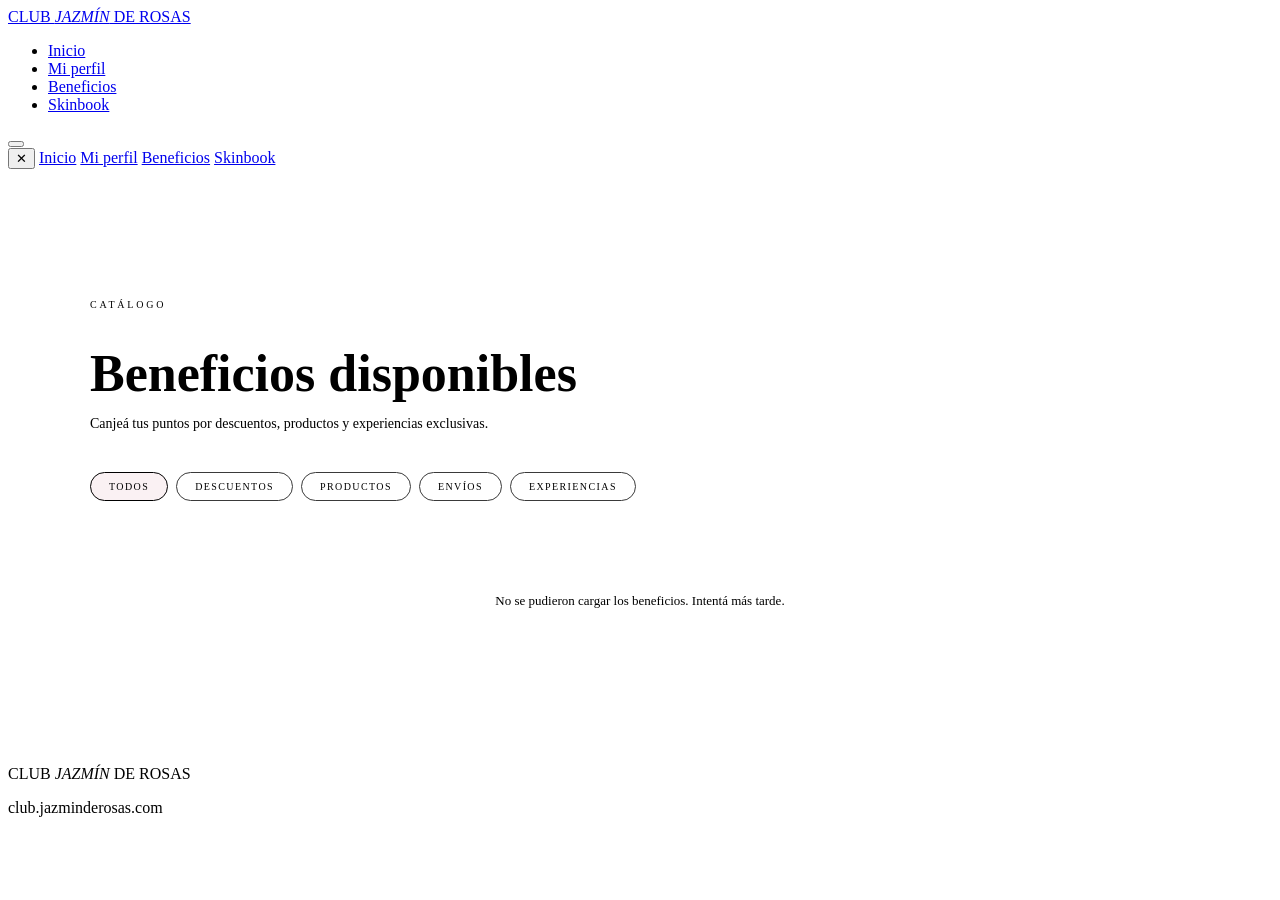
==== commit f134fe8d: "Update beneficios II.html" ====
--- a/club-jazmin/pages/beneficios.html
+++ b/club-jazmin/pages/beneficios.html
@@ -6,42 +6,163 @@
   <title>Beneficios — Club Jazmín</title>
   <link rel="stylesheet" href="../css/styles.css" />
   <style>
-    .beneficios-grid { display: grid; grid-template-columns: repeat(auto-fill, minmax(280px, 1fr)); gap: 1.5rem; margin-top: 2rem; }
-    .beneficio-card { background: var(--color-surface, #1e1e1e); border: 1px solid var(--color-border, #2a2a2a); border-radius: 12px; padding: 1.5rem; display: flex; flex-direction: column; gap: 0.75rem; }
-    .beneficio-tipo { font-size: 0.7rem; letter-spacing: 0.15em; text-transform: uppercase; color: var(--color-accent, #df9fb1); font-weight: 500; }
-    .beneficio-nombre { font-family: Georgia, serif; font-size: 1.1rem; color: var(--color-text, #f1ebe6); line-height: 1.3; }
-    .beneficio-desc { font-size: 0.85rem; color: var(--color-muted, #6a645f); line-height: 1.5; flex: 1; }
-    .beneficio-footer { display: flex; align-items: center; justify-content: space-between; margin-top: 0.5rem; border-top: 1px solid var(--color-border, #2a2a2a); padding-top: 1rem; }
-    .beneficio-puntos { font-family: Georgia, serif; font-size: 1.4rem; color: var(--color-text, #f1ebe6); }
-    .beneficio-puntos span { font-size: 0.75rem; color: var(--color-muted, #6a645f); display: block; }
-    .beneficio-btn { background: var(--color-accent, #df9fb1); color: #1c1c1c; border: none; border-radius: 6px; padding: 0.5rem 1rem; font-size: 0.75rem; font-weight: 600; letter-spacing: 0.1em; text-transform: uppercase; cursor: pointer; }
-    .filtros { display: flex; gap: 0.5rem; flex-wrap: wrap; margin-bottom: 1rem; }
-    .filtro-btn { background: transparent; border: 1px solid var(--color-border, #2a2a2a); color: var(--color-muted, #6a645f); border-radius: 20px; padding: 0.4rem 1rem; font-size: 0.8rem; cursor: pointer; transition: all 0.2s; }
-    .filtro-btn.active, .filtro-btn:hover { border-color: var(--color-accent, #df9fb1); color: var(--color-accent, #df9fb1); }
-    .loading { text-align: center; color: var(--color-muted, #6a645f); padding: 3rem; }
-    .header-section { margin-bottom: 0.5rem; }
-    .header-section p { color: var(--color-muted, #6a645f); font-size: 0.9rem; margin-top: 0.5rem; }
+    body { background: var(--grafito) !important; }
+    .pag-beneficios {
+      padding: 120px 40px 80px;
+      max-width: 1100px;
+      margin: 0 auto;
+    }
+    .pag-eyebrow {
+      font-family: var(--font-body);
+      font-size: 10px;
+      letter-spacing: 0.28em;
+      text-transform: uppercase;
+      color: var(--rosa);
+      margin-bottom: 12px;
+    }
+    .pag-title {
+      font-family: var(--font-display);
+      font-size: clamp(32px, 5vw, 52px);
+      font-weight: 600;
+      color: var(--tiza);
+      margin-bottom: 8px;
+      line-height: 1.1;
+    }
+    .pag-sub {
+      font-size: 14px;
+      font-weight: 300;
+      color: var(--vison);
+      margin-bottom: 40px;
+    }
+    .filtros {
+      display: flex;
+      gap: 8px;
+      flex-wrap: wrap;
+      margin-bottom: 32px;
+    }
+    .filtro-btn {
+      font-family: var(--font-body);
+      font-size: 10px;
+      letter-spacing: 0.14em;
+      text-transform: uppercase;
+      background: transparent;
+      border: 1px solid #3a3a3a;
+      color: var(--vison);
+      border-radius: 20px;
+      padding: 8px 18px;
+      cursor: pointer;
+      transition: var(--transition);
+    }
+    .filtro-btn:hover,
+    .filtro-btn.active {
+      border-color: var(--rosa);
+      color: var(--tiza);
+      background: rgba(223,159,177,0.15);
+    }
+    .beneficios-grid {
+      display: grid;
+      grid-template-columns: repeat(auto-fill, minmax(300px, 1fr));
+      gap: 16px;
+    }
+    .ben-card {
+      background: #232323;
+      border: 0.5px solid #3a3a3a;
+      border-radius: 12px;
+      padding: 28px 24px;
+      display: flex;
+      flex-direction: column;
+      gap: 8px;
+      transition: var(--transition);
+    }
+    .ben-card:hover {
+      transform: translateY(-3px);
+      box-shadow: 0 8px 32px rgba(0,0,0,0.3);
+    }
+    .ben-tipo {
+      font-family: var(--font-body);
+      font-size: 9px;
+      letter-spacing: 0.2em;
+      text-transform: uppercase;
+      color: var(--rosa);
+      font-weight: 500;
+    }
+    .ben-nombre {
+      font-family: var(--font-display);
+      font-size: 20px;
+      font-weight: 600;
+      color: var(--tiza);
+      line-height: 1.2;
+    }
+    .ben-desc {
+      font-size: 13px;
+      font-weight: 300;
+      color: var(--vison);
+      line-height: 1.6;
+      flex: 1;
+    }
+    .ben-footer {
+      display: flex;
+      align-items: center;
+      justify-content: space-between;
+      margin-top: 12px;
+      padding-top: 16px;
+      border-top: 0.5px solid #3a3a3a;
+    }
+    .ben-puntos-num {
+      font-family: var(--font-display);
+      font-size: 28px;
+      font-weight: 300;
+      color: var(--tiza);
+      line-height: 1;
+    }
+    .ben-puntos-label {
+      font-size: 10px;
+      letter-spacing: 0.1em;
+      text-transform: uppercase;
+      color: var(--vison);
+      margin-top: 2px;
+    }
+    .loading-state {
+      grid-column: 1 / -1;
+      text-align: center;
+      padding: 60px 0;
+      font-size: 13px;
+      color: var(--vison);
+      font-weight: 300;
+    }
+    @media (max-width: 768px) {
+      .pag-beneficios { padding: 100px 20px 60px; }
+      .beneficios-grid { grid-template-columns: 1fr; }
+    }
   </style>
 </head>
 <body>
-  <header class="site-header">
-    <a href="../index.html" class="logo">CLUB <em>JAZMÍN</em> DE ROSAS</a>
-    <button class="menu-toggle" id="menuToggle" aria-label="Menú">&#9776;</button>
-    <nav class="site-nav" id="siteNav">
-      <button class="menu-close" id="menuClose">&#10005;</button>
-      <a href="../index.html">Inicio</a>
-      <a href="perfil.html">Mi perfil</a>
-      <a href="beneficios.html">Beneficios</a>
-      <a href="skinbook.html">Skinbook</a>
-    </nav>
-  </header>
-
-  <main class="container" style="padding-top: 6rem; max-width: 1100px; margin: 0 auto; padding-bottom: 4rem;">
-    <div class="header-section">
-      <p style="font-size:0.75rem; letter-spacing:0.15em; text-transform:uppercase; color: var(--color-accent,#df9fb1);">Catálogo</p>
-      <h1 style="font-family:Georgia,serif; font-size:2rem; color: var(--color-text,#f1ebe6); margin:0.25rem 0;">Beneficios disponibles</h1>
-      <p>Canjeá tus puntos por descuentos, productos y experiencias exclusivas.</p>
-    </div>
+
+  <nav class="nav">
+    <a href="../index.html" class="nav-logo">CLUB <em>JAZMÍN</em> DE ROSAS</a>
+    <ul class="nav-links">
+      <li><a href="../index.html">Inicio</a></li>
+      <li><a href="perfil.html">Mi perfil</a></li>
+      <li><a href="beneficios.html">Beneficios</a></li>
+      <li><a href="skinbook.html">Skinbook</a></li>
+    </ul>
+    <button class="nav-hamburger" id="hamburger" aria-label="Menú">
+      <span></span><span></span><span></span>
+    </button>
+  </nav>
+
+  <div class="nav-mobile" id="navMobile">
+    <button class="nav-mobile-close" id="navClose">&#10005;</button>
+    <a href="../index.html">Inicio</a>
+    <a href="perfil.html">Mi perfil</a>
+    <a href="beneficios.html">Beneficios</a>
+    <a href="skinbook.html">Skinbook</a>
+  </div>
+
+  <main class="pag-beneficios">
+    <p class="pag-eyebrow">Catálogo</p>
+    <h1 class="pag-title">Beneficios disponibles</h1>
+    <p class="pag-sub">Canjeá tus puntos por descuentos, productos y experiencias exclusivas.</p>
 
     <div class="filtros" id="filtros">
       <button class="filtro-btn active" data-tipo="">Todos</button>
@@ -52,12 +173,13 @@
     </div>
 
     <div class="beneficios-grid" id="beneficiosGrid">
-      <div class="loading">Cargando beneficios...</div>
+      <div class="loading-state">Cargando beneficios…</div>
     </div>
   </main>
 
-  <footer style="text-align:center; padding: 2rem; border-top: 1px solid var(--color-border,#2a2a2a);">
-    <p style="font-size:0.8rem; color: var(--color-muted,#6a645f);">CLUB <em>JAZMÍN</em> DE ROSAS &nbsp;·&nbsp; club.jazminderosas.com</p>
+  <footer>
+    <p class="footer-logo">CLUB <em>JAZMÍN</em> DE ROSAS</p>
+    <p class="footer-sub">club.jazminderosas.com</p>
   </footer>
 
   <script>
@@ -82,38 +204,38 @@
         );
         todos = await res.json();
         renderizar();
-      } catch (e) {
+      } catch {
         document.getElementById('beneficiosGrid').innerHTML =
-          '<p style="color:#6a645f;text-align:center;padding:2rem;">No se pudieron cargar los beneficios. Intentá de nuevo más tarde.</p>';
+          '<div class="loading-state">No se pudieron cargar los beneficios. Intentá más tarde.</div>';
       }
     }
 
     function renderizar() {
       const grid = document.getElementById('beneficiosGrid');
       const lista = filtroActivo ? todos.filter(b => b.tipo === filtroActivo) : todos;
-
       if (!lista.length) {
-        grid.innerHTML = '<p style="color:#6a645f;text-align:center;padding:2rem;">Sin beneficios en esta categoría.</p>';
+        grid.innerHTML = '<div class="loading-state">Sin beneficios en esta categoría.</div>';
         return;
       }
-
       grid.innerHTML = lista.map(b => `
-        <div class="beneficio-card">
-          <div class="beneficio-tipo">${TIPO_LABEL[b.tipo] || b.tipo}</div>
-          <div class="beneficio-nombre">${b.nombre}</div>
-          <div class="beneficio-desc">${b.descripcion || ''}</div>
-          <div class="beneficio-footer">
-            <div class="beneficio-puntos">
-              ${b.puntos_requeridos.toLocaleString('es-AR')}
-              <span>puntos</span>
+        <div class="ben-card">
+          <div class="ben-tipo">${TIPO_LABEL[b.tipo] || b.tipo}</div>
+          <div class="ben-nombre">${b.nombre}</div>
+          <div class="ben-desc">${b.descripcion || ''}</div>
+          <div class="ben-footer">
+            <div>
+              <div class="ben-puntos-num">${b.puntos_requeridos.toLocaleString('es-AR')}</div>
+              <div class="ben-puntos-label">puntos</div>
             </div>
-            <button class="beneficio-btn" onclick="canjear('${b.id}', '${b.nombre.replace(/'/g, '')}', ${b.puntos_requeridos})">Canjear</button>
+            <button class="btn btn-primary" onclick="canjear('${b.nombre.replace(/'/g,'')}',${b.puntos_requeridos})">
+              Canjear
+            </button>
           </div>
         </div>
       `).join('');
     }
 
-    function canjear(id, nombre, puntos) {
+    function canjear(nombre, puntos) {
       alert(`Para canjear "${nombre}" (${puntos} puntos), presentá tu perfil del Club en el local o escribinos por WhatsApp.`);
     }
 
@@ -126,10 +248,10 @@
       renderizar();
     });
 
-    document.getElementById('menuToggle')?.addEventListener('click', () =>
-      document.getElementById('siteNav')?.classList.add('open'));
-    document.getElementById('menuClose')?.addEventListener('click', () =>
-      document.getElementById('siteNav')?.classList.remove('open'));
+    document.getElementById('hamburger')?.addEventListener('click', () =>
+      document.getElementById('navMobile').classList.add('open'));
+    document.getElementById('navClose')?.addEventListener('click', () =>
+      document.getElementById('navMobile').classList.remove('open'));
 
     cargarBeneficios();
   </script>
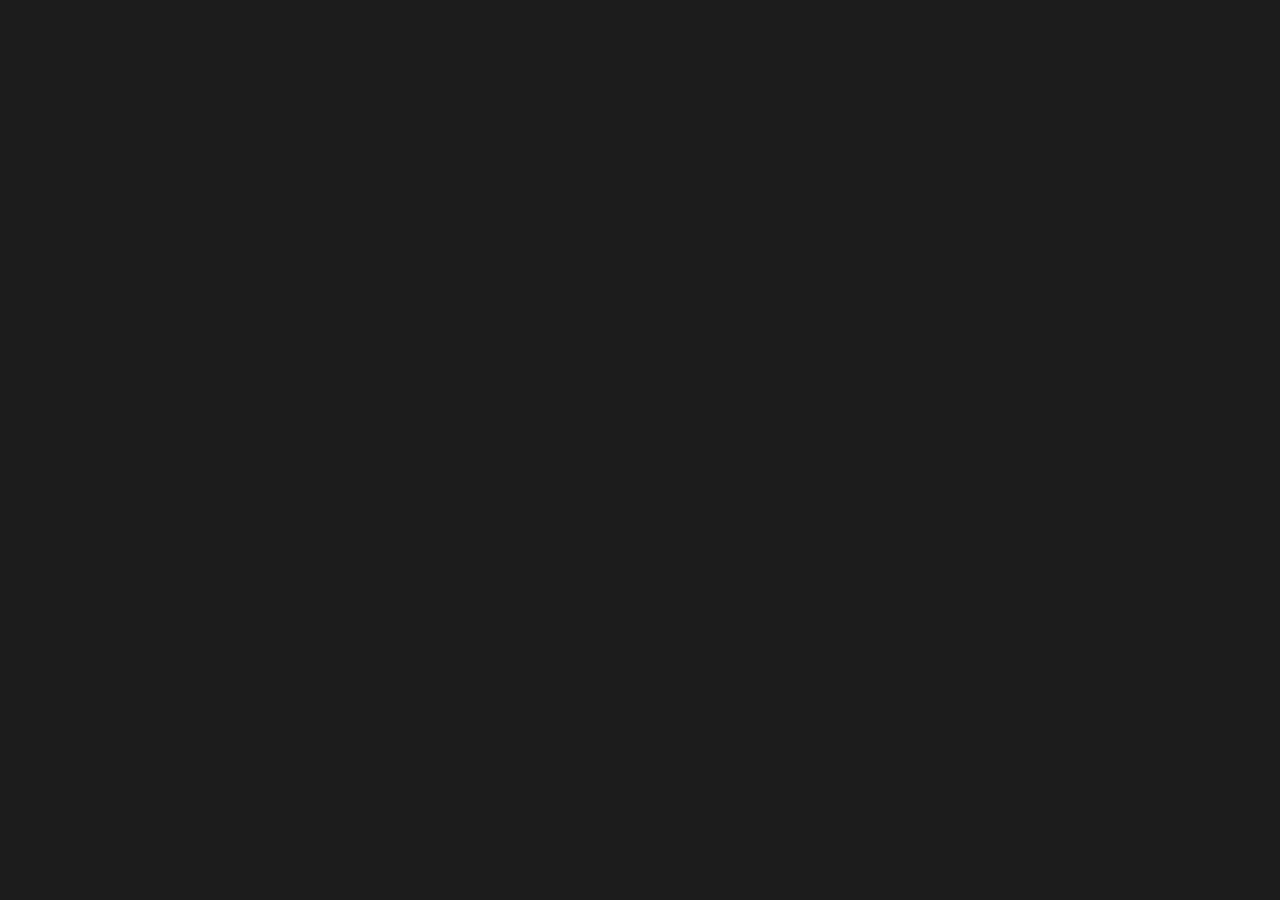
==== commit e6477ba4: "Update beneficios.html" ====
--- a/club-jazmin/pages/beneficios.html
+++ b/club-jazmin/pages/beneficios.html
@@ -4,256 +4,57 @@
   <meta charset="UTF-8" />
   <meta name="viewport" content="width=device-width, initial-scale=1.0" />
   <title>Beneficios — Club Jazmín</title>
-  <link rel="stylesheet" href="../css/styles.css" />
+  <link rel="preconnect" href="https://fonts.googleapis.com" />
+  <link rel="preconnect" href="https://fonts.gstatic.com" crossorigin />
+  <link href="https://fonts.googleapis.com/css2?family=Cormorant+Garamond:ital,wght@0,300;0,400;0,600;0,700;1,300;1,400&family=DM+Sans:wght@300;400;500&display=swap" rel="stylesheet" />
   <style>
-    body { background: var(--grafito) !important; }
-    .pag-beneficios {
-      padding: 120px 40px 80px;
-      max-width: 1100px;
-      margin: 0 auto;
+    *, *::before, *::after { box-sizing: border-box; margin: 0; padding: 0; }
+    :root {
+      --grafito: #1c1c1c;
+      --vison: #6a645f;
+      --tiza: #f1ebe6;
+      --rosa: #df9fb1;
+      --font-display: 'Cormorant Garamond', Georgia, serif;
+      --font-body: 'DM Sans', system-ui, sans-serif;
+      --transition: 0.3s cubic-bezier(0.4, 0, 0.2, 1);
     }
-    .pag-eyebrow {
-      font-family: var(--font-body);
-      font-size: 10px;
-      letter-spacing: 0.28em;
-      text-transform: uppercase;
-      color: var(--rosa);
-      margin-bottom: 12px;
-    }
-    .pag-title {
-      font-family: var(--font-display);
-      font-size: clamp(32px, 5vw, 52px);
-      font-weight: 600;
-      color: var(--tiza);
-      margin-bottom: 8px;
-      line-height: 1.1;
-    }
-    .pag-sub {
-      font-size: 14px;
-      font-weight: 300;
-      color: var(--vison);
-      margin-bottom: 40px;
-    }
-    .filtros {
-      display: flex;
-      gap: 8px;
-      flex-wrap: wrap;
-      margin-bottom: 32px;
-    }
-    .filtro-btn {
-      font-family: var(--font-body);
-      font-size: 10px;
-      letter-spacing: 0.14em;
-      text-transform: uppercase;
-      background: transparent;
-      border: 1px solid #3a3a3a;
-      color: var(--vison);
-      border-radius: 20px;
-      padding: 8px 18px;
-      cursor: pointer;
-      transition: var(--transition);
-    }
-    .filtro-btn:hover,
-    .filtro-btn.active {
-      border-color: var(--rosa);
-      color: var(--tiza);
-      background: rgba(223,159,177,0.15);
-    }
-    .beneficios-grid {
-      display: grid;
-      grid-template-columns: repeat(auto-fill, minmax(300px, 1fr));
-      gap: 16px;
-    }
-    .ben-card {
-      background: #232323;
-      border: 0.5px solid #3a3a3a;
-      border-radius: 12px;
-      padding: 28px 24px;
-      display: flex;
-      flex-direction: column;
-      gap: 8px;
-      transition: var(--transition);
-    }
-    .ben-card:hover {
-      transform: translateY(-3px);
-      box-shadow: 0 8px 32px rgba(0,0,0,0.3);
-    }
-    .ben-tipo {
-      font-family: var(--font-body);
-      font-size: 9px;
-      letter-spacing: 0.2em;
-      text-transform: uppercase;
-      color: var(--rosa);
-      font-weight: 500;
-    }
-    .ben-nombre {
-      font-family: var(--font-display);
-      font-size: 20px;
-      font-weight: 600;
-      color: var(--tiza);
-      line-height: 1.2;
-    }
-    .ben-desc {
-      font-size: 13px;
-      font-weight: 300;
-      color: var(--vison);
-      line-height: 1.6;
-      flex: 1;
-    }
-    .ben-footer {
-      display: flex;
-      align-items: center;
-      justify-content: space-between;
-      margin-top: 12px;
-      padding-top: 16px;
-      border-top: 0.5px solid #3a3a3a;
-    }
-    .ben-puntos-num {
-      font-family: var(--font-display);
-      font-size: 28px;
-      font-weight: 300;
-      color: var(--tiza);
-      line-height: 1;
-    }
-    .ben-puntos-label {
-      font-size: 10px;
-      letter-spacing: 0.1em;
-      text-transform: uppercase;
-      color: var(--vison);
-      margin-top: 2px;
-    }
-    .loading-state {
-      grid-column: 1 / -1;
-      text-align: center;
-      padding: 60px 0;
-      font-size: 13px;
-      color: var(--vison);
-      font-weight: 300;
-    }
-    @media (max-width: 768px) {
-      .pag-beneficios { padding: 100px 20px 60px; }
-      .beneficios-grid { grid-template-columns: 1fr; }
-    }
-  </style>
-</head>
-<body>
-
-  <nav class="nav">
-    <a href="../index.html" class="nav-logo">CLUB <em>JAZMÍN</em> DE ROSAS</a>
-    <ul class="nav-links">
-      <li><a href="../index.html">Inicio</a></li>
-      <li><a href="perfil.html">Mi perfil</a></li>
-      <li><a href="beneficios.html">Beneficios</a></li>
-      <li><a href="skinbook.html">Skinbook</a></li>
-    </ul>
-    <button class="nav-hamburger" id="hamburger" aria-label="Menú">
-      <span></span><span></span><span></span>
-    </button>
-  </nav>
-
-  <div class="nav-mobile" id="navMobile">
-    <button class="nav-mobile-close" id="navClose">&#10005;</button>
-    <a href="../index.html">Inicio</a>
-    <a href="perfil.html">Mi perfil</a>
-    <a href="beneficios.html">Beneficios</a>
-    <a href="skinbook.html">Skinbook</a>
-  </div>
-
-  <main class="pag-beneficios">
-    <p class="pag-eyebrow">Catálogo</p>
-    <h1 class="pag-title">Beneficios disponibles</h1>
-    <p class="pag-sub">Canjeá tus puntos por descuentos, productos y experiencias exclusivas.</p>
-
-    <div class="filtros" id="filtros">
-      <button class="filtro-btn active" data-tipo="">Todos</button>
-      <button class="filtro-btn" data-tipo="descuento">Descuentos</button>
-      <button class="filtro-btn" data-tipo="producto">Productos</button>
-      <button class="filtro-btn" data-tipo="envio">Envíos</button>
-      <button class="filtro-btn" data-tipo="experiencia">Experiencias</button>
-    </div>
-
-    <div class="beneficios-grid" id="beneficiosGrid">
-      <div class="loading-state">Cargando beneficios…</div>
-    </div>
-  </main>
-
-  <footer>
-    <p class="footer-logo">CLUB <em>JAZMÍN</em> DE ROSAS</p>
-    <p class="footer-sub">club.jazminderosas.com</p>
-  </footer>
-
-  <script>
-    const SUPABASE_URL = 'https://qgsdqzqvrbkprbmehzcf.supabase.co';
-    const SUPABASE_KEY = 'sb_publishable_0RGb096UtD0AQYRtukuNwg_zmLf3nwF';
-
-    const TIPO_LABEL = {
-      descuento:   'Descuento',
-      producto:    'Producto',
-      envio:       'Envío gratis',
-      experiencia: 'Experiencia',
-    };
-
-    let todos = [];
-    let filtroActivo = '';
-
-    async function cargarBeneficios() {
-      try {
-        const res = await fetch(
-          `${SUPABASE_URL}/rest/v1/beneficios?activo=eq.true&order=puntos_requeridos.asc&select=*`,
-          { headers: { apikey: SUPABASE_KEY, Authorization: `Bearer ${SUPABASE_KEY}` } }
-        );
-        todos = await res.json();
-        renderizar();
-      } catch {
-        document.getElementById('beneficiosGrid').innerHTML =
-          '<div class="loading-state">No se pudieron cargar los beneficios. Intentá más tarde.</div>';
-      }
-    }
-
-    function renderizar() {
-      const grid = document.getElementById('beneficiosGrid');
-      const lista = filtroActivo ? todos.filter(b => b.tipo === filtroActivo) : todos;
-      if (!lista.length) {
-        grid.innerHTML = '<div class="loading-state">Sin beneficios en esta categoría.</div>';
-        return;
-      }
-      grid.innerHTML = lista.map(b => `
-        <div class="ben-card">
-          <div class="ben-tipo">${TIPO_LABEL[b.tipo] || b.tipo}</div>
-          <div class="ben-nombre">${b.nombre}</div>
-          <div class="ben-desc">${b.descripcion || ''}</div>
-          <div class="ben-footer">
-            <div>
-              <div class="ben-puntos-num">${b.puntos_requeridos.toLocaleString('es-AR')}</div>
-              <div class="ben-puntos-label">puntos</div>
-            </div>
-            <button class="btn btn-primary" onclick="canjear('${b.nombre.replace(/'/g,'')}',${b.puntos_requeridos})">
-              Canjear
-            </button>
-          </div>
-        </div>
-      `).join('');
-    }
-
-    function canjear(nombre, puntos) {
-      alert(`Para canjear "${nombre}" (${puntos} puntos), presentá tu perfil del Club en el local o escribinos por WhatsApp.`);
-    }
-
-    document.getElementById('filtros').addEventListener('click', e => {
-      const btn = e.target.closest('.filtro-btn');
-      if (!btn) return;
-      document.querySelectorAll('.filtro-btn').forEach(b => b.classList.remove('active'));
-      btn.classList.add('active');
-      filtroActivo = btn.dataset.tipo;
-      renderizar();
-    });
-
-    document.getElementById('hamburger')?.addEventListener('click', () =>
-      document.getElementById('navMobile').classList.add('open'));
-    document.getElementById('navClose')?.addEventListener('click', () =>
-      document.getElementById('navMobile').classList.remove('open'));
-
-    cargarBeneficios();
-  </script>
-</body>
-</html>
+    html { font-size: 16px; scroll-behavior: smooth; }
+    body { font-family: var(--font-body); background: #1c1c1c; color: #f1ebe6; -webkit-font-smoothing: antialiased; min-height: 100vh; }
+    /* NAV */
+    .nav { position: fixed; top: 0; left: 0; right: 0; z-index: 100; background: #1c1c1c; padding: 18px 40px; display: flex; align-items: center; justify-content: space-between; border-bottom: 1px solid rgba(241,235,230,0.08); }
+    .nav-logo { font-family: var(--font-body); font-size: 11px; font-weight: 500; letter-spacing: 0.22em; color: #f1ebe6; text-decoration: none; text-transform: uppercase; }
+    .nav-logo em { color: #df9fb1; font-style: normal; }
+    .nav-links { display: flex; gap: 32px; list-style: none; }
+    .nav-links a { font-size: 11px; letter-spacing: 0.12em; color: #6a645f; text-decoration: none; text-transform: uppercase; transition: color var(--transition); }
+    .nav-links a:hover { color: #f1ebe6; }
+    .nav-hamburger { display: none; flex-direction: column; gap: 5px; cursor: pointer; background: none; border: none; padding: 4px; }
+    .nav-hamburger span { display: block; width: 22px; height: 1px; background: #f1ebe6; }
+    .nav-mobile { display: none; position: fixed; inset: 0; background: #1c1c1c; z-index: 99; flex-direction: column; align-items: center; justify-content: center; gap: 32px; }
+    .nav-mobile.open { display: flex; }
+    .nav-mobile a { font-family: var(--font-display); font-size: 32px; font-weight: 300; color: #f1ebe6; text-decoration: none; }
+    .nav-mobile a:hover { color: #df9fb1; }
+    .nav-mobile-close { position: absolute; top: 20px; right: 28px; background: none; border: none; color: #6a645f; font-size: 24px; cursor: pointer; }
+    /* MAIN */
+    .pag { padding: 120px 40px 80px; max-width: 1100px; margin: 0 auto; }
+    .eyebrow { font-size: 10px; letter-spacing: 0.28em; text-transform: uppercase; color: #df9fb1; margin-bottom: 12px; }
+    .page-title { font-family: var(--font-display); font-size: clamp(32px, 5vw, 52px); font-weight: 600; color: #f1ebe6; margin-bottom: 8px; line-height: 1.1; }
+    .page-sub { font-size: 14px; font-weight: 300; color: #6a645f; margin-bottom: 40px; }
+    /* FILTROS */
+    .filtros { display: flex; gap: 8px; flex-wrap: wrap; margin-bottom: 32px; }
+    .filtro-btn { font-family: var(--font-body); font-size: 10px; letter-spacing: 0.14em; text-transform: uppercase; background: transparent; border: 1px solid #3a3a3a; color: #6a645f; border-radius: 20px; padding: 8px 18px; cursor: pointer; transition: var(--transition); }
+    .filtro-btn:hover, .filtro-btn.active { border-color: #df9fb1; color: #f1ebe6; background: rgba(223,159,177,0.12); }
+    /* GRID */
+    .grid { display: grid; grid-template-columns: repeat(auto-fill, minmax(300px, 1fr)); gap: 16px; }
+    .card { background: #232323; border: 0.5px solid #3a3a3a; border-radius: 12px; padding: 28px 24px; display: flex; flex-direction: column; gap: 8px; transition: var(--transition); }
+    .card:hover { transform: translateY(-3px); box-shadow: 0 8px 32px rgba(0,0,0,0.4); }
+    .card-tipo { font-size: 9px; letter-spacing: 0.2em; text-transform: uppercase; color: #df9fb1; font-weight: 500; }
+    .card-nombre { font-family: var(--font-display); font-size: 20px; font-weight: 600; color: #f1ebe6; line-height: 1.2; }
+    .card-desc { font-size: 13px; font-weight: 300; color: #6a645f; line-height: 1.6; flex: 1; }
+    .card-footer { display: flex; align-items: center; justify-content: space-between; margin-top: 12px; padding-top: 16px; border-top: 0.5px solid #3a3a3a; }
+    .pts-num { font-family: var(--font-display); font-size: 28px; font-weight: 300; color: #f1ebe6; line-height: 1; }
+    .pts-label { font-size: 10px; letter-spacing: 0.1em; text-transform: uppercase; color: #6a645f; margin-top: 2px; }
+    .btn-canjear { font-family: var(--font-body); font-size: 10px; font-weight: 500; letter-spacing: 0.18em; text-transform: uppercase; background: #df9fb1; color: #1c1c1c; border: none; border-radius: 2px; padding: 12px 24px; cursor: pointer; transition: var(--transition); }
+    .btn-canjear:hover { background: #e8b5c8; transform: translateY(-1px); }
+    .estado { grid-column: 1 / -1; text-align: center; padding: 60px 0; font-size: 13px; font-weight: 300; color: #6a645f; }
+    /* FOOTER */
+    footer { background: #1c1c1c; padding: 32px 40px; text-align: center; border-top: 1px solid rgba(241,235,230,0.06); margin-top: 40px; }
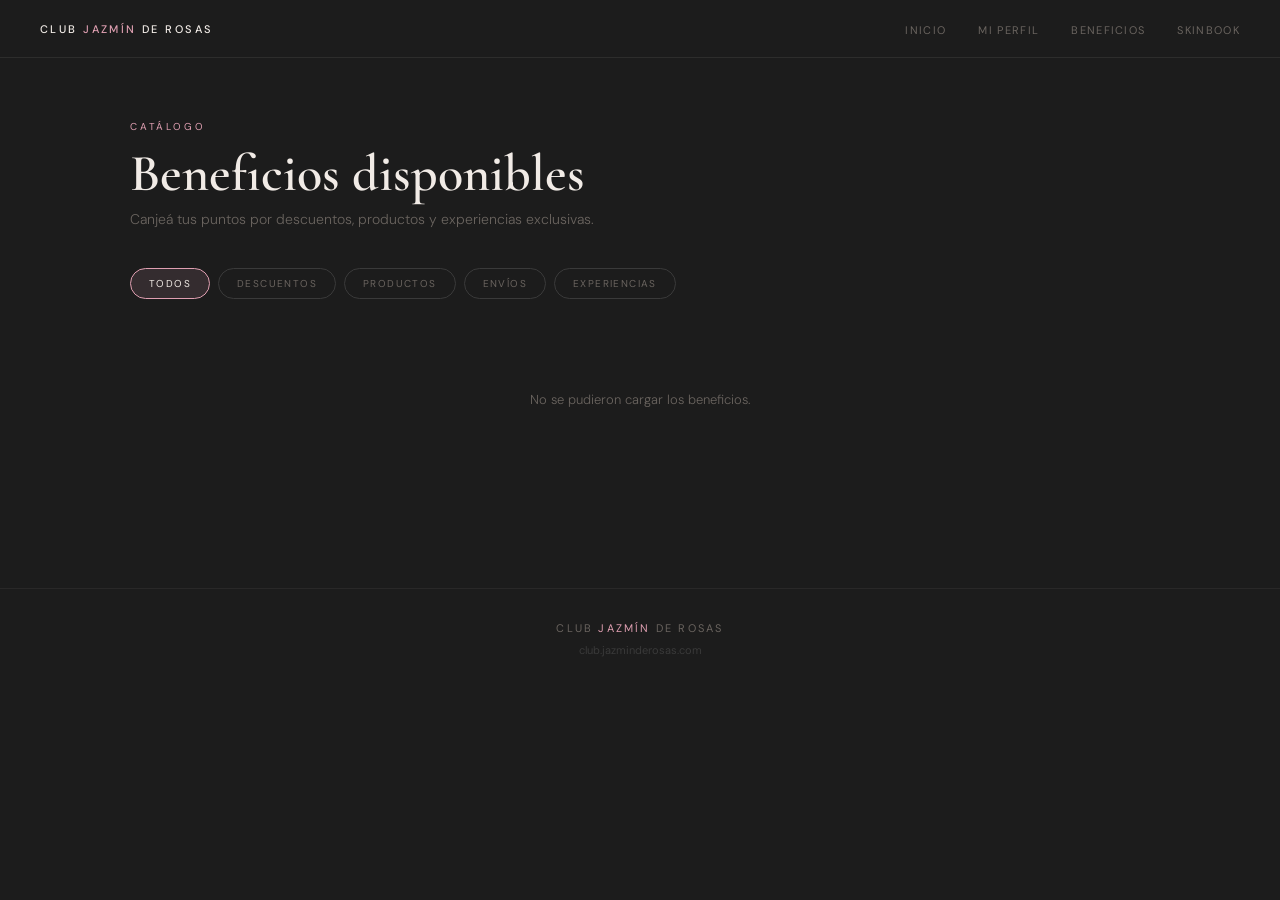
==== commit 3a71e264: "Update beneficios.html" ====
--- a/club-jazmin/pages/beneficios.html
+++ b/club-jazmin/pages/beneficios.html
@@ -58,3 +58,120 @@
     .estado { grid-column: 1 / -1; text-align: center; padding: 60px 0; font-size: 13px; font-weight: 300; color: #6a645f; }
     /* FOOTER */
     footer { background: #1c1c1c; padding: 32px 40px; text-align: center; border-top: 1px solid rgba(241,235,230,0.06); margin-top: 40px; }
+    .footer-logo { font-size: 11px; letter-spacing: 0.2em; color: #6a645f; text-transform: uppercase; }
+    .footer-logo em { color: #df9fb1; font-style: normal; }
+    .footer-sub { font-size: 11px; color: #3a3a3a; margin-top: 8px; }
+    /* MOBILE */
+    @media (max-width: 768px) {
+      .nav { padding: 16px 20px; }
+      .nav-links { display: none; }
+      .nav-hamburger { display: flex; }
+      .pag { padding: 100px 20px 60px; }
+      .grid { grid-template-columns: 1fr; }
+    }
+  </style>
+</head>
+<body>
+
+  <nav class="nav">
+    <a href="../index.html" class="nav-logo">CLUB <em>JAZMÍN</em> DE ROSAS</a>
+    <ul class="nav-links">
+      <li><a href="../index.html">Inicio</a></li>
+      <li><a href="perfil.html">Mi perfil</a></li>
+      <li><a href="beneficios.html">Beneficios</a></li>
+      <li><a href="skinbook.html">Skinbook</a></li>
+    </ul>
+    <button class="nav-hamburger" id="hamburger" aria-label="Menú">
+      <span></span><span></span><span></span>
+    </button>
+  </nav>
+
+  <div class="nav-mobile" id="navMobile">
+    <button class="nav-mobile-close" id="navClose">&#10005;</button>
+    <a href="../index.html">Inicio</a>
+    <a href="perfil.html">Mi perfil</a>
+    <a href="beneficios.html">Beneficios</a>
+    <a href="skinbook.html">Skinbook</a>
+  </div>
+
+  <main class="pag">
+    <p class="eyebrow">Catálogo</p>
+    <h1 class="page-title">Beneficios disponibles</h1>
+    <p class="page-sub">Canjeá tus puntos por descuentos, productos y experiencias exclusivas.</p>
+
+    <div class="filtros" id="filtros">
+      <button class="filtro-btn active" data-tipo="">Todos</button>
+      <button class="filtro-btn" data-tipo="descuento">Descuentos</button>
+      <button class="filtro-btn" data-tipo="producto">Productos</button>
+      <button class="filtro-btn" data-tipo="envio">Envíos</button>
+      <button class="filtro-btn" data-tipo="experiencia">Experiencias</button>
+    </div>
+
+    <div class="grid" id="grid">
+      <div class="estado">Cargando beneficios…</div>
+    </div>
+  </main>
+
+  <footer>
+    <p class="footer-logo">CLUB <em>JAZMÍN</em> DE ROSAS</p>
+    <p class="footer-sub">club.jazminderosas.com</p>
+  </footer>
+
+  <script>
+    const SB_URL = 'https://qgsdqzqvrbkprbmehzcf.supabase.co';
+    const SB_KEY = 'sb_publishable_0RGb096UtD0AQYRtukuNwg_zmLf3nwF';
+    const TIPOS = { descuento:'Descuento', producto:'Producto', envio:'Envío gratis', experiencia:'Experiencia' };
+    let todos = [], filtro = '';
+
+    async function cargar() {
+      try {
+        const r = await fetch(`${SB_URL}/rest/v1/beneficios?activo=eq.true&order=puntos_requeridos.asc&select=*`,
+          { headers: { apikey: SB_KEY, Authorization: `Bearer ${SB_KEY}` } });
+        todos = await r.json();
+        render();
+      } catch {
+        document.getElementById('grid').innerHTML = '<div class="estado">No se pudieron cargar los beneficios.</div>';
+      }
+    }
+
+    function render() {
+      const g = document.getElementById('grid');
+      const lista = filtro ? todos.filter(b => b.tipo === filtro) : todos;
+      if (!lista.length) { g.innerHTML = '<div class="estado">Sin beneficios en esta categoría.</div>'; return; }
+      g.innerHTML = lista.map(b => `
+        <div class="card">
+          <div class="card-tipo">${TIPOS[b.tipo] || b.tipo}</div>
+          <div class="card-nombre">${b.nombre}</div>
+          <div class="card-desc">${b.descripcion || ''}</div>
+          <div class="card-footer">
+            <div>
+              <div class="pts-num">${b.puntos_requeridos.toLocaleString('es-AR')}</div>
+              <div class="pts-label">puntos</div>
+            </div>
+            <button class="btn-canjear" onclick="canjear('${b.nombre.replace(/'/g,'')}',${b.puntos_requeridos})">Canjear</button>
+          </div>
+        </div>`).join('');
+    }
+
+    function canjear(n, p) {
+      alert(`Para canjear "${n}" (${p} puntos), presentá tu perfil del Club en el local o escribinos por WhatsApp.`);
+    }
+
+    document.getElementById('filtros').addEventListener('click', e => {
+      const b = e.target.closest('.filtro-btn');
+      if (!b) return;
+      document.querySelectorAll('.filtro-btn').forEach(x => x.classList.remove('active'));
+      b.classList.add('active');
+      filtro = b.dataset.tipo;
+      render();
+    });
+
+    document.getElementById('hamburger')?.addEventListener('click', () =>
+      document.getElementById('navMobile').classList.add('open'));
+    document.getElementById('navClose')?.addEventListener('click', () =>
+      document.getElementById('navMobile').classList.remove('open'));
+
+    cargar();
+  </script>
+</body>
+</html>
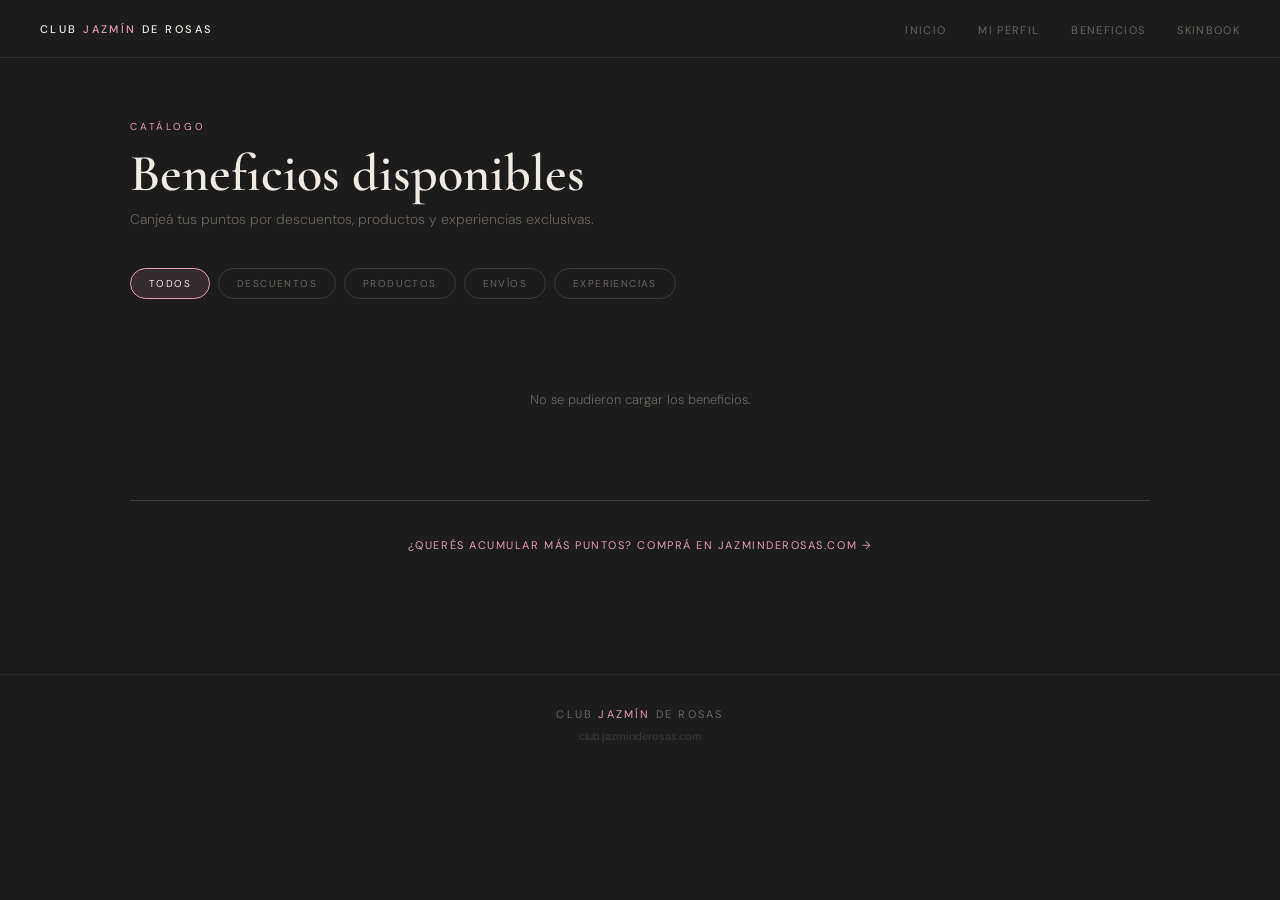
==== commit 5b930f3f: "Add tienda link to beneficios" ====
--- a/club-jazmin/pages/beneficios.html
+++ b/club-jazmin/pages/beneficios.html
@@ -110,6 +110,9 @@
     <div class="grid" id="grid">
       <div class="estado">Cargando beneficios…</div>
     </div>
+  <div style="text-align:center;padding:32px 40px 0;border-top:1px solid #3a3a3a;margin-top:32px;">
+    <a href="https://jazminderosas.com" target="_blank" style="font-family:'DM Sans',system-ui,sans-serif;font-size:11px;letter-spacing:0.14em;text-transform:uppercase;color:#df9fb1;text-decoration:none;">&iquest;Quer&eacute;s acumular m&aacute;s puntos? Compr&aacute; en jazminderosas.com &rarr;</a>
+  </div>
   </main>
 
   <footer>
@@ -153,9 +156,10 @@
         </div>`).join('');
     }
 
-    function canjear(n, p) {
-      alert(`Para canjear "${n}" (${p} puntos), presentá tu perfil del Club en el local o escribinos por WhatsApp.`);
-    }
+function canjear(n, p) {
+      const msg = encodeURIComponent(`Hola! Quiero canjear mi beneficio del Club Jazmín:\n\n✨ ${n} (${p} puntos)\n\nMi email del Club es: `);
+      window.open(`https://wa.me/5492914061107?text=${msg}`, '_blank');
+      }
 
     document.getElementById('filtros').addEventListener('click', e => {
       const b = e.target.closest('.filtro-btn');
